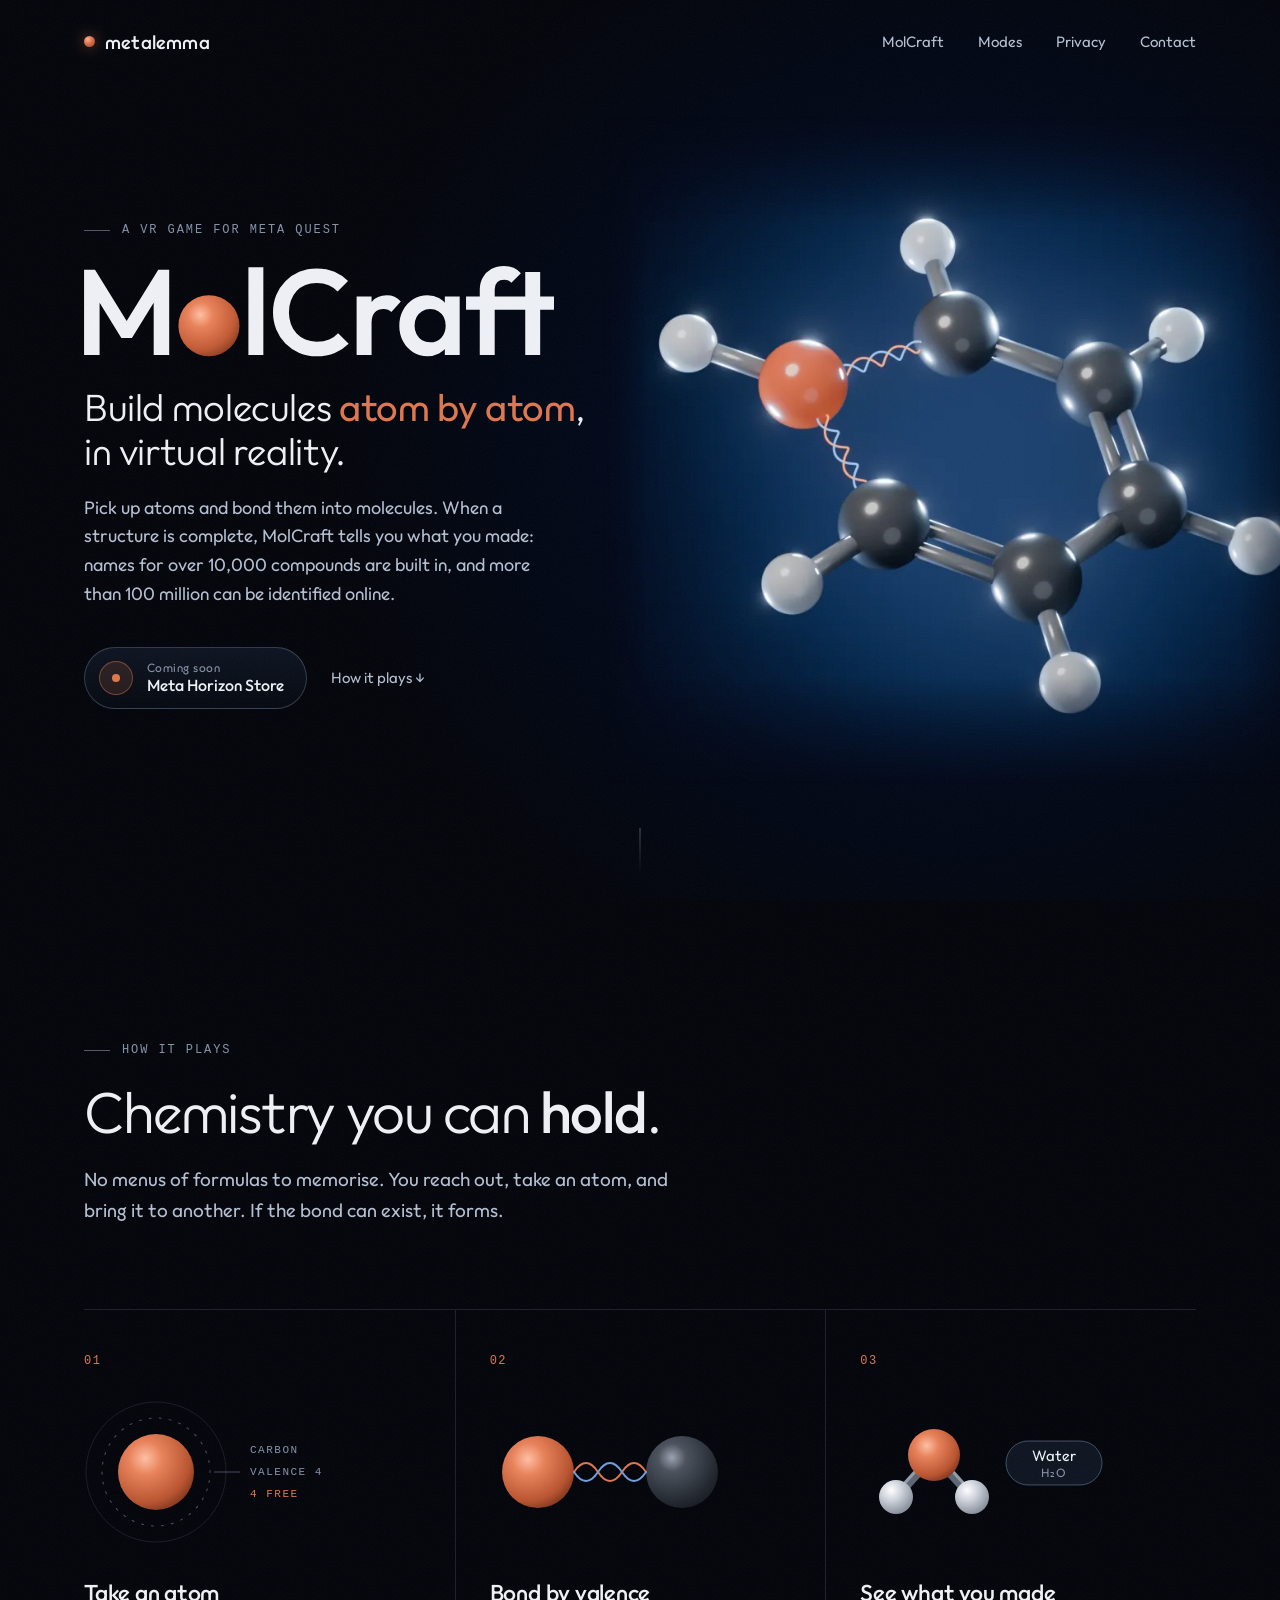
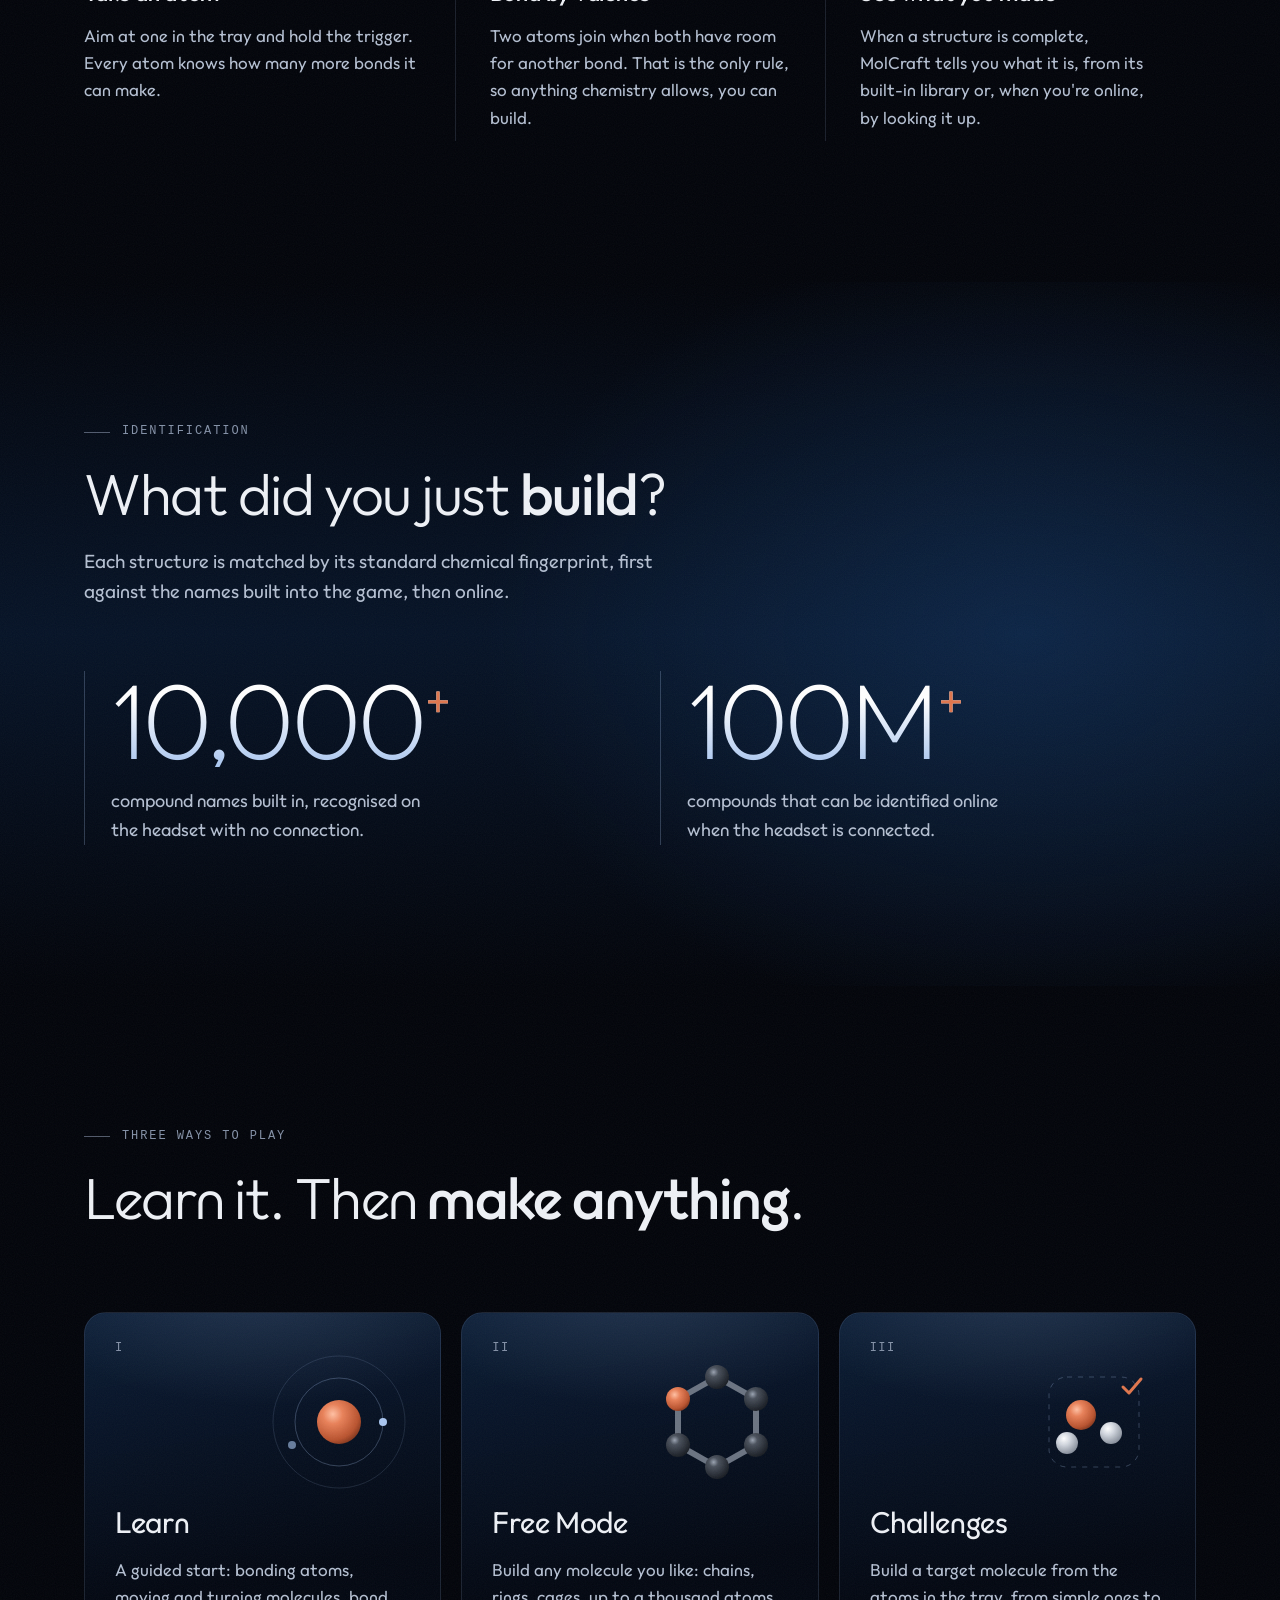
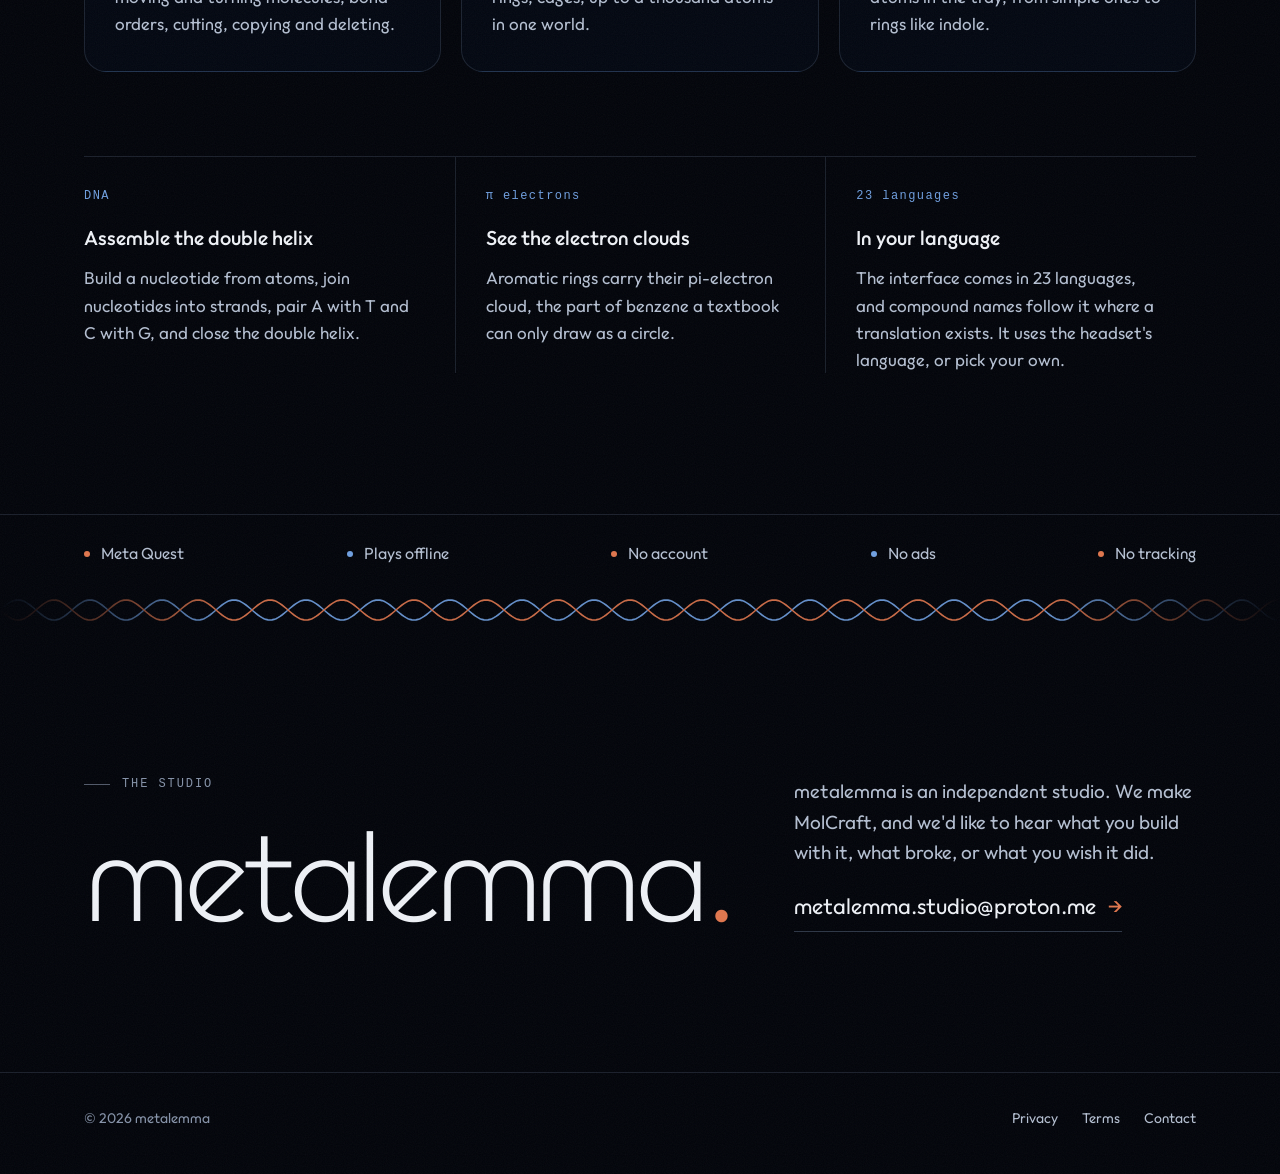
==== index.html @ 3ef64593 "Home copy: say online instead of naming the database, 23 languages The interface offers 23 languages" ====
<!doctype html>
<html lang="en">
<head>
<meta charset="utf-8">
<meta name="viewport" content="width=device-width, initial-scale=1">
<title>metalemma — MolCraft, build molecules atom by atom in VR</title>
<meta name="description" content="metalemma is an independent studio. Its game MolCraft lets you build molecules atom by atom in virtual reality on Meta Quest.">
<meta name="theme-color" content="#02040a">
<meta property="og:type" content="website">
<meta property="og:site_name" content="metalemma">
<meta property="og:title" content="MolCraft — build molecules atom by atom in VR">
<meta property="og:description" content="A VR molecule-building game for Meta Quest, from metalemma.">
<meta property="og:image" content="https://metalemma.github.io/assets/og.jpg">
<meta name="twitter:card" content="summary_large_image">
<link rel="icon" type="image/png" href="assets/favicon.png">
<link rel="apple-touch-icon" href="assets/apple-touch-icon.png">
<link rel="preload" href="assets/outfit.woff2" as="font" type="font/woff2" crossorigin>
<link rel="stylesheet" href="assets/site.css">
<style>
  /* ---------- hero ---------- */
  .hero {
    position: relative;
    min-height: min(100svh, 980px);
    display: flex; align-items: center;
    isolation: isolate;
    overflow: hidden;
  }
  .hero::before { /* the blue pool of light behind the molecule */
    content: ""; position: absolute; z-index: -2;
    inset: 0;
    background:
      radial-gradient(ellipse 48% 62% at 74% 50%, rgba(0, 9, 30, 1) 0, rgba(0, 8, 27, 0.92) 50%, rgba(0, 8, 27, 0) 100%),
      radial-gradient(ellipse 30% 40% at 76% 50%, rgba(28, 72, 130, 0.35), transparent);
  }
  .hero-art {
    position: absolute; z-index: -1;
    right: max(-5vw, calc((100vw - 1560px) / 2));
    top: 50%;
    width: min(58vw, 920px);
    transform: translateY(-50%);
    --fade: linear-gradient(90deg, transparent, #000 6%, #000 86%, transparent), linear-gradient(transparent, #000 16%, #000 84%, transparent);
    -webkit-mask-image: var(--fade); -webkit-mask-composite: source-in;
            mask-image: var(--fade); mask-composite: intersect;
    animation: hover 11s ease-in-out infinite;
  }
  .hero-art img { width: 100%; height: auto; }
  @keyframes hover {
    0%, 100% { transform: translateY(-50%) rotate(0deg); }
    50% { transform: translateY(calc(-50% - 12px)) rotate(-0.6deg); }
  }
  .hero .wrap { width: 100%; padding-top: 110px; padding-bottom: 90px; }
  .hero-copy { max-width: 520px; }
  .hero .label { animation: rise .9s .1s both cubic-bezier(.2,.7,.2,1); }
  .wordmark {
    margin: 26px 0 0;
    width: min(100%, 470px);
    animation: rise 1s .2s both cubic-bezier(.2,.7,.2,1);
  }
  .wordmark svg { width: 100%; height: auto; overflow: visible; }
  .tagline {
    margin: 30px 0 0;
    font-size: clamp(26px, 3.1vw, 38px);
    line-height: 1.15; font-weight: 300; letter-spacing: -0.01em;
    animation: rise 1s .32s both cubic-bezier(.2,.7,.2,1);
  }
  .tagline em { font-style: normal; color: var(--coral); font-weight: 400; }
  .pitch {
    margin: 20px 0 0; max-width: 460px;
    color: var(--ink-2); font-size: 18px;
    animation: rise 1s .44s both cubic-bezier(.2,.7,.2,1);
  }
  .cta {
    margin-top: 38px; display: flex; flex-wrap: wrap; align-items: center; gap: 14px 24px;
    animation: rise 1s .56s both cubic-bezier(.2,.7,.2,1);
  }
  /* Not a link until the store page is live. To link it, change the span to
     <a class="store" href="https://www.meta.com/experiences/..."> and drop aria-disabled. */
  .store {
    display: inline-flex; align-items: center; gap: 14px;
    padding: 12px 22px 12px 14px;
    border: 1px solid var(--line-strong);
    border-radius: 999px;
    background: linear-gradient(180deg, rgba(111, 159, 224, 0.10), rgba(111, 159, 224, 0.03));
    color: var(--ink); text-decoration: none;
    backdrop-filter: blur(6px);
  }
  .store .glyph {
    width: 34px; height: 34px; border-radius: 50%;
    display: grid; place-items: center;
    background: rgba(224, 118, 77, 0.14);
    border: 1px solid rgba(224, 118, 77, 0.45);
  }
  .store .glyph i {
    width: 8px; height: 8px; border-radius: 50%; background: var(--coral);
    box-shadow: 0 0 0 0 rgba(224, 118, 77, 0.6);
    animation: ping 2.4s ease-out infinite;
  }
  @keyframes ping { 70%, 100% { box-shadow: 0 0 0 9px rgba(224, 118, 77, 0); } }
  .store small { display: block; font-size: 12px; color: var(--ink-3); letter-spacing: 0.04em; line-height: 1.3; }
  .store b { display: block; font-weight: 500; font-size: 16px; line-height: 1.3; }
  .cta .more { color: var(--ink-2); text-decoration: none; font-size: 15px; }
  .cta .more:hover { color: var(--ink); }
  .cta .more span { display: inline-block; transition: transform .25s; }
  .cta .more:hover span { transform: translateY(3px); }

  @keyframes rise { from { opacity: 0; transform: translateY(14px); } }

  .scroll-cue {
    position: absolute; left: 50%; bottom: 26px; transform: translateX(-50%);
    width: 1px; height: 46px;
    background: linear-gradient(var(--ink-3), transparent);
    opacity: .6;
  }

  /* ---------- sections ---------- */
  section { position: relative; }
  .sec { padding: clamp(80px, 11vw, 150px) 0; }
  .sec-head { display: grid; gap: 22px; max-width: 760px; }
  .sec-head h2 {
    margin: 0;
    font-size: clamp(34px, 4.6vw, 58px);
    line-height: 1.04; font-weight: 300; letter-spacing: -0.025em;
  }
  .sec-head h2 strong { font-weight: 500; }
  .sec-head p { margin: 0; color: var(--ink-2); font-size: 19px; max-width: 600px; }

  /* ---------- the three steps ---------- */
  .steps {
    margin-top: clamp(48px, 7vw, 84px);
    display: grid; grid-template-columns: repeat(3, 1fr);
    border-top: 1px solid var(--line);
  }
  .step {
    padding: 34px 34px 10px 0;
    position: relative;
  }
  .step + .step { padding-left: 34px; border-left: 1px solid var(--line); }
  .step .n {
    font-family: var(--mono); font-size: 12px; color: var(--coral); letter-spacing: .12em;
  }
  .step figure { margin: 26px 0 28px; height: 150px; display: grid; place-items: center start; }
  .step figure svg { height: 150px; width: auto; max-width: 100%; overflow: visible; }
  .step h3 { margin: 0 0 10px; font-size: 23px; font-weight: 500; letter-spacing: -0.01em; }
  .step p { margin: 0; color: var(--ink-2); }

  /* ---------- numbers ---------- */
  .numbers {
    background:
      radial-gradient(ellipse 60% 80% at 80% 50%, rgba(20, 58, 108, 0.45), transparent 70%),
      linear-gradient(180deg, var(--void), var(--navy) 50%, var(--void));
  }
  .numbers .wrap { display: grid; grid-template-columns: 1fr 1fr; gap: 64px 40px; align-items: start; }
  .numbers .sec-head { grid-column: 1 / -1; }
  .num { border-left: 1px solid var(--line-strong); padding-left: 26px; }
  .num .big {
    display: block;
    font-size: clamp(64px, 8.4vw, 120px);
    line-height: .9; font-weight: 200; letter-spacing: -0.045em;
    background: linear-gradient(180deg, #fff 30%, var(--blue-soft));
    -webkit-background-clip: text; background-clip: text; color: transparent;
  }
  .num .big sup { font-size: .45em; vertical-align: .85em; color: var(--coral); -webkit-text-fill-color: var(--coral); font-weight: 300; margin-left: .04em; }
  .num p { margin: 20px 0 0; color: var(--ink-2); max-width: 320px; font-size: 18px; }

  /* ---------- modes ---------- */
  .modes {
    margin-top: clamp(48px, 7vw, 84px);
    display: grid; grid-template-columns: repeat(3, 1fr); gap: 20px;
  }
  .mode {
    position: relative; overflow: hidden;
    border: 1px solid var(--line);
    border-radius: 22px;
    padding: 30px 30px 34px;
    min-height: 360px;
    display: flex; flex-direction: column; justify-content: flex-end;
    background: linear-gradient(170deg, rgba(14, 38, 72, 0.7), rgba(3, 8, 18, 0.9) 70%);
    transition: border-color .3s, transform .4s cubic-bezier(.2,.7,.2,1);
  }
  .mode:hover { border-color: var(--line-strong); transform: translateY(-4px); }
  .mode::before { /* rim light, as in the render */
    content: ""; position: absolute; inset: 0; border-radius: inherit; pointer-events: none;
    background: radial-gradient(120% 60% at 50% -10%, rgba(169, 198, 240, 0.16), transparent 60%);
  }
  .mode .tag { position: absolute; top: 26px; left: 30px; font-family: var(--mono); font-size: 12px; color: var(--ink-3); letter-spacing: .12em; }
  .mode svg { position: absolute; top: 34px; right: 26px; width: 150px; height: 150px; }
  .mode h3 { margin: 0 0 10px; font-size: 30px; font-weight: 400; letter-spacing: -0.015em; }
  .mode p { margin: 0; color: var(--ink-2); }

  /* ---------- details ---------- */
  .details { margin-top: clamp(48px, 7vw, 84px); display: grid; grid-template-columns: repeat(3, 1fr); gap: 0; border-top: 1px solid var(--line); }
  .detail { padding: 30px 30px 0 0; }
  .detail + .detail { padding-left: 30px; border-left: 1px solid var(--line); }
  .detail h3 { margin: 0 0 10px; font-size: 20px; font-weight: 500; }
  .detail p { margin: 0; color: var(--ink-2); }
  .detail .k { display: block; font-family: var(--mono); font-size: 12px; color: var(--blue); letter-spacing: .12em; margin-bottom: 16px; }

  /* ---------- facts strip ---------- */
  .facts {
    border-top: 1px solid var(--line);
    padding: 26px 0 30px;
  }
  .facts ul {
    list-style: none; margin: 0; padding: 0;
    display: flex; flex-wrap: wrap; justify-content: space-between; gap: 14px 30px;
    font-size: 16px; color: var(--ink-2);
  }
  .facts li { display: inline-flex; align-items: center; gap: 11px; }
  .facts li::before { content: ""; width: 6px; height: 6px; border-radius: 50%; background: var(--coral); }
  .facts li:nth-child(even)::before { background: var(--blue); }

  /* ---------- studio ---------- */
  .studio .wrap { display: grid; grid-template-columns: 1fr 1fr; gap: 60px; align-items: end; }
  .studio .studio-name {
    margin: 22px 0 0;
    font-size: clamp(56px, 10vw, 148px); line-height: .9; font-weight: 200; letter-spacing: -0.05em;
  }
  .studio .studio-name span { color: var(--coral); }
  .studio p.lede { margin: 0 0 22px; color: var(--ink-2); font-size: 19px; max-width: 470px; }
  .mail {
    display: inline-flex; align-items: center; gap: 12px;
    font-size: clamp(18px, 2vw, 22px); color: var(--ink); text-decoration: none;
    border-bottom: 1px solid var(--line-strong); padding-bottom: 6px;
  }
  .mail:hover { border-color: var(--coral); color: var(--ink); }
  .mail span { color: var(--coral); transition: transform .25s; }
  .mail:hover span { transform: translateX(4px); }

  /* ---------- reveal on scroll ---------- */
  .js .reveal { opacity: 0; transform: translateY(22px); transition: opacity .9s cubic-bezier(.2,.7,.2,1), transform .9s cubic-bezier(.2,.7,.2,1); }
  .js .reveal.in { opacity: 1; transform: none; }

  /* ---------- small screens ---------- */
  @media (max-width: 1200px) and (min-width: 901px) {
    .hero-art { width: 52vw; right: -2vw; }
    .hero-copy { max-width: 46vw; }
    .wordmark { width: min(100%, 400px); }
  }
  @media (max-width: 900px) {
    .hero { min-height: auto; display: block; }
    .hero::before { background: radial-gradient(ellipse 90% 34% at 50% 22%, rgba(0, 8, 27, 1), rgba(0, 8, 27, 0)); }
    .hero-art {
      position: relative; right: auto; top: auto;
      width: 118vw; margin: 70px -9vw -10vw; transform: none;
      animation-name: hover-m;
    }
    @keyframes hover-m { 50% { transform: translateY(-8px); } }
    .hero .wrap { padding-top: 0; padding-bottom: 72px; }
    .scroll-cue { display: none; }
    .steps, .details { grid-template-columns: 1fr; }
    .step, .step + .step, .detail, .detail + .detail { padding: 30px 0; border-left: 0; }
    .step + .step, .detail + .detail { border-top: 1px solid var(--line); }
    .step figure { height: 120px; margin: 18px 0 20px; }
    .step figure svg { height: 120px; }
    .modes { grid-template-columns: 1fr; }
    .mode { min-height: 280px; }
    .studio .wrap { grid-template-columns: 1fr; gap: 30px; }
  }
  @media (max-width: 560px) {
    body { font-size: 16px; }
    .bar nav a.opt { display: none; }
    .numbers .wrap { grid-template-columns: 1fr; gap: 34px; }
    .facts ul { justify-content: flex-start; }
    .sec-head p, .studio p.lede { font-size: 17px; }
  }
</style>
</head>
<body>
<a class="skip" href="#main">Skip to content</a>

<header class="bar">
  <div class="wrap">
    <a class="studio-mark" href="./" aria-label="metalemma home"><span class="dot" aria-hidden="true"></span>metalemma</a>
    <nav aria-label="Site">
      <a class="opt" href="#molcraft">MolCraft</a>
      <a class="opt" href="#modes">Modes</a>
      <a href="molcraft/privacy/">Privacy</a>
      <a href="#studio">Contact</a>
    </nav>
  </div>
</header>

<main id="main">

  <section class="hero" aria-labelledby="molcraft-title">
    <div class="hero-art" aria-hidden="true">
      <picture>
        <source type="image/webp" srcset="assets/molecule-900.webp 900w, assets/molecule-1600.webp 1600w" sizes="(max-width: 900px) 118vw, 58vw">
        <img src="assets/molecule-1100.jpg" width="1600" height="1440" alt="" fetchpriority="high">
      </picture>
    </div>
    <div class="wrap">
      <div class="hero-copy">
        <span class="label">A VR game for Meta Quest</span>
        <h1 class="wordmark" id="molcraft-title">
          <svg viewBox="73 -732 3865 742" role="img" aria-label="MolCraft">
            <defs>
              <radialGradient id="atom" cx="0.36" cy="0.32" r="0.75">
                <stop offset="0" stop-color="#ffc0a3"/>
                <stop offset="0.28" stop-color="#e98159"/>
                <stop offset="0.75" stop-color="#c25a35"/>
                <stop offset="1" stop-color="#8a3a1f"/>
              </radialGradient>
            </defs>
            <path fill="#eef1f6" d="M73.4 0V-701.8H163.2L450.3 -236.5H396.7L683.6 -701.8H773.4V0H645.9V-480.9L672.3 -473.7L467 -140.8H379.8L174.6 -473.7L200.9 -480.9V0Z M1424.9 0V-721.8H1547.8V0Z M1985.6 10.3Q1908.7 10.3 1843.3 -17.2Q1777.8 -44.7 1729.1 -94.3Q1680.3 -143.8 1653.8 -209.7Q1627.3 -275.5 1627.3 -351.1Q1627.3 -426.8 1653.8 -492.5Q1680.3 -558.3 1729 -607.3Q1777.7 -656.3 1843 -684.2Q1908.4 -712.1 1985.3 -712.1Q2070 -712.1 2133 -684.4Q2196.1 -656.7 2244.5 -609L2158.2 -522.6Q2128.3 -555.4 2085.3 -573.8Q2042.3 -592.2 1985.3 -592.2Q1935.1 -592.2 1893.5 -574.9Q1851.9 -557.7 1821.5 -525.5Q1791.2 -493.2 1774.7 -448.8Q1758.2 -404.4 1758.2 -351.1Q1758.2 -297.6 1774.7 -253.1Q1791.2 -208.7 1821.5 -176.5Q1851.9 -144.3 1893.5 -126.9Q1935.1 -109.6 1985.3 -109.6Q2046.4 -109.6 2089.5 -128.3Q2132.7 -147 2162.9 -179.9L2249.4 -93.5Q2200.6 -44.9 2135.5 -17.3Q2070.3 10.3 1985.6 10.3Z M2314.9 0V-481.8H2437.8V0ZM2437.8 -266.8 2391.9 -295.2Q2397.6 -384.5 2439.6 -438.2Q2481.6 -491.8 2562.7 -491.8Q2598.4 -491.8 2626.7 -479.6Q2655 -467.3 2678.5 -440.4L2600.8 -354.1Q2588.7 -367.2 2573.1 -373.1Q2557.4 -379 2536.9 -379Q2493.3 -379 2465.6 -351.7Q2437.8 -324.4 2437.8 -266.8Z M2897.5 10Q2831.9 10 2779.3 -23Q2726.7 -56 2696.3 -112.7Q2665.9 -169.3 2665.9 -240.1Q2665.9 -311.7 2696.3 -368.4Q2726.7 -425.1 2779.3 -458.5Q2831.9 -491.8 2897.5 -491.8Q2950.7 -491.8 2992.3 -469.7Q3033.9 -447.5 3058.8 -408.8Q3083.7 -370 3084.8 -320.7V-161.1Q3083.7 -111.8 3059.2 -73Q3034.7 -34.3 2992.7 -12.1Q2950.7 10 2897.5 10ZM2919.4 -104.2Q2976.8 -104.2 3012 -142.6Q3047.3 -181 3047.3 -240.9Q3047.3 -281.2 3031.3 -312Q3015.4 -342.8 2986.7 -360.2Q2958 -377.6 2919.6 -377.6Q2882 -377.6 2853.3 -360.2Q2824.6 -342.8 2808 -311.9Q2791.5 -281 2791.5 -240.9Q2791.5 -200.8 2808 -169.9Q2824.4 -139 2853.2 -121.6Q2882 -104.2 2919.4 -104.2ZM3040.4 0V-129.5L3060.6 -246.9L3040.4 -363.4V-481.8H3162.6V0Z M3327.7 0V-538.3Q3327.7 -594.7 3352.7 -638.3Q3377.7 -681.8 3422.7 -707Q3467.6 -732.1 3527.3 -732.1Q3573.1 -732.1 3606 -716.7Q3638.9 -701.2 3666.2 -672.9L3587.7 -594.4Q3576.4 -605.8 3562.9 -612.3Q3549.3 -618.7 3528.8 -618.7Q3491.4 -618.7 3471 -598.4Q3450.6 -578 3450.6 -540.5V0ZM3214.9 -372.8V-481.8H3594.1V-372.8Z M3701.7 0V-682.1H3824.6V0ZM3588.2 -372.8V-481.8H3938.1V-372.8Z"/>
            <circle fill="url(#atom)" cx="1100.4" cy="-240.9" r="251.2"/>
          </svg>
        </h1>
        <p class="tagline">Build molecules <em>atom by atom</em>, in virtual reality.</p>
        <p class="pitch">Pick up atoms and bond them into molecules. When a structure is complete, MolCraft tells you what you made: names for over 10,000 compounds are built in, and more than 100 million can be identified online.</p>
        <div class="cta">
          <span class="store" aria-disabled="true">
            <span class="glyph" aria-hidden="true"><i></i></span>
            <span><small>Coming soon</small><b>Meta Horizon Store</b></span>
          </span>
          <a class="more" href="#molcraft">How it plays <span aria-hidden="true">↓</span></a>
        </div>
      </div>
    </div>
    <div class="scroll-cue" aria-hidden="true"></div>
  </section>

  <section class="sec" id="molcraft" aria-labelledby="how-title">
    <div class="wrap">
      <div class="sec-head reveal">
        <span class="label">How it plays</span>
        <h2 id="how-title">Chemistry you can <strong>hold</strong>.</h2>
        <p>No menus of formulas to memorise. You reach out, take an atom, and bring it to another. If the bond can exist, it forms.</p>
      </div>

      <div class="steps">
        <article class="step reveal">
          <span class="n">01</span>
          <figure aria-hidden="true">
            <svg viewBox="-6 0 246 150">
              <defs>
                <radialGradient id="g-coral" cx=".36" cy=".32" r=".75"><stop offset="0" stop-color="#ffc0a3"/><stop offset=".3" stop-color="#e98159"/><stop offset=".78" stop-color="#b9532f"/><stop offset="1" stop-color="#7a321a"/></radialGradient>
                <radialGradient id="g-metal" cx=".36" cy=".3" r=".78"><stop offset="0" stop-color="#9aa3b1"/><stop offset=".25" stop-color="#4a515c"/><stop offset=".8" stop-color="#20252d"/><stop offset="1" stop-color="#14181e"/></radialGradient>
                <radialGradient id="g-h" cx=".36" cy=".3" r=".78"><stop offset="0" stop-color="#ffffff"/><stop offset=".35" stop-color="#d4d9e1"/><stop offset="1" stop-color="#7d8592"/></radialGradient>
                <linearGradient id="g-bond" x1="0" y1="0" x2="0" y2="1"><stop offset="0" stop-color="#c5ccd6"/><stop offset=".5" stop-color="#7c8592"/><stop offset="1" stop-color="#3a4049"/></linearGradient>
              </defs>
              <circle cx="66" cy="75" r="38" fill="url(#g-coral)"/>
              <circle cx="66" cy="75" r="54" fill="none" stroke="#a9c6f0" stroke-opacity=".4" stroke-dasharray="2 8" stroke-linecap="round">
                <animateTransform attributeName="transform" type="rotate" from="0 66 75" to="360 66 75" dur="40s" repeatCount="indefinite"/>
              </circle>
              <circle cx="66" cy="75" r="70" fill="none" stroke="#a9c6f0" stroke-opacity=".12"/>
              <g font-family="ui-monospace, Menlo, monospace" font-size="11" fill="#8592a8" letter-spacing="1.5">
                <text x="160" y="56">CARBON</text>
                <text x="160" y="78">VALENCE 4</text>
                <text x="160" y="100" fill="#e0764d">4 FREE</text>
              </g>
              <line x1="124" y1="75" x2="150" y2="75" stroke="#8592a8" stroke-opacity=".5"/>
            </svg>
          </figure>
          <h3>Take an atom</h3>
          <p>Aim at one in the tray and hold the trigger. Every atom knows how many more bonds it can make.</p>
        </article>

        <article class="step reveal">
          <span class="n">02</span>
          <figure aria-hidden="true">
            <svg viewBox="0 0 240 150">
              <circle cx="48" cy="75" r="36" fill="url(#g-coral)"/>
              <circle cx="192" cy="75" r="36" fill="url(#g-metal)"/>
              <g fill="none" stroke-width="2" stroke-linecap="round">
                <path id="strand-a" stroke="#e0764d" d="M84 75 C 92 63, 100 63, 108 75 S 124 87, 132 75 S 148 63, 156 75"/>
                <path stroke="#6f9fe0" d="M84 75 C 92 87, 100 87, 108 75 S 124 63, 132 75 S 148 87, 156 75"/>
              </g>
            </svg>
          </figure>
          <h3>Bond by valence</h3>
          <p>Two atoms join when both have room for another bond. That is the only rule, so anything chemistry allows, you can build.</p>
        </article>

        <article class="step reveal">
          <span class="n">03</span>
          <figure aria-hidden="true">
            <svg viewBox="0 0 250 150">
              <g>
                <g stroke-linecap="round"><line x1="74" y1="58" x2="36" y2="100" stroke="#5d6573" stroke-width="9"/><line x1="74" y1="58" x2="112" y2="100" stroke="#5d6573" stroke-width="9"/>
                <line x1="72" y1="56" x2="34" y2="98" stroke="#aab2bd" stroke-width="3" stroke-opacity=".7"/><line x1="76" y1="56" x2="114" y2="98" stroke="#aab2bd" stroke-width="3" stroke-opacity=".7"/></g>
                <circle cx="74" cy="58" r="26" fill="url(#g-coral)"/>
                <circle cx="36" cy="100" r="17" fill="url(#g-h)"/>
                <circle cx="112" cy="100" r="17" fill="url(#g-h)"/>
              </g>
              <g>
                <rect x="146" y="44" width="96" height="44" rx="22" fill="rgba(111,159,224,.10)" stroke="rgba(169,198,240,.35)"/>
                <text x="194" y="64" text-anchor="middle" font-family="Outfit, sans-serif" font-size="15" fill="#eef1f6">Water</text>
                <text x="194" y="80" text-anchor="middle" font-family="Outfit, sans-serif" font-size="12" fill="#8592a8" letter-spacing="1">H₂O</text>
              </g>
            </svg>
          </figure>
          <h3>See what you made</h3>
          <p>When a structure is complete, MolCraft tells you what it is, from its built-in library or, when you're online, by looking it up.</p>
        </article>
      </div>
    </div>
  </section>

  <section class="sec numbers" aria-labelledby="num-title">
    <div class="wrap">
      <div class="sec-head reveal">
        <span class="label">Identification</span>
        <h2 id="num-title">What did you just <strong>build</strong>?</h2>
        <p>Each structure is matched by its standard chemical fingerprint, first against the names built into the game, then online.</p>
      </div>
      <div class="num reveal">
        <span class="big">10,000<sup>+</sup></span>
        <p>compound names built in, recognised on the headset with no connection.</p>
      </div>
      <div class="num reveal">
        <span class="big">100M<sup>+</sup></span>
        <p>compounds that can be identified online when the headset is connected.</p>
      </div>
    </div>
  </section>

  <section class="sec" id="modes" aria-labelledby="modes-title">
    <div class="wrap">
      <div class="sec-head reveal">
        <span class="label">Three ways to play</span>
        <h2 id="modes-title">Learn it. Then <strong>make anything</strong>.</h2>
      </div>
      <div class="modes">
        <article class="mode reveal">
          <span class="tag">I</span>
          <svg viewBox="0 0 150 150" aria-hidden="true">
            <circle cx="75" cy="75" r="22" fill="url(#g-coral)"/>
            <circle cx="75" cy="75" r="44" fill="none" stroke="#a9c6f0" stroke-opacity=".28"/>
            <circle cx="75" cy="75" r="66" fill="none" stroke="#a9c6f0" stroke-opacity=".14"/>
            <circle cx="119" cy="75" r="4" fill="#a9c6f0"/>
            <circle cx="28" cy="98" r="4" fill="#a9c6f0" opacity=".6"/>
          </svg>
          <h3>Learn</h3>
          <p>A guided start: bonding atoms, moving and turning molecules, bond orders, cutting, copying and deleting.</p>
        </article>
        <article class="mode reveal">
          <span class="tag">II</span>
          <svg viewBox="0 0 150 150" aria-hidden="true">
            <g stroke="#6b7482" stroke-width="6" stroke-linecap="round">
              <line x1="75" y1="30" x2="114" y2="52"/><line x1="114" y1="52" x2="114" y2="98"/><line x1="114" y1="98" x2="75" y2="120"/>
              <line x1="75" y1="120" x2="36" y2="98"/><line x1="36" y1="98" x2="36" y2="52"/><line x1="36" y1="52" x2="75" y2="30"/>
            </g>
            <circle cx="75" cy="30" r="12" fill="url(#g-metal)"/><circle cx="114" cy="52" r="12" fill="url(#g-metal)"/>
            <circle cx="114" cy="98" r="12" fill="url(#g-metal)"/><circle cx="75" cy="120" r="12" fill="url(#g-metal)"/>
            <circle cx="36" cy="98" r="12" fill="url(#g-metal)"/><circle cx="36" cy="52" r="12" fill="url(#g-coral)"/>
          </svg>
          <h3>Free Mode</h3>
          <p>Build any molecule you like: chains, rings, cages, up to a thousand atoms in one world.</p>
        </article>
        <article class="mode reveal">
          <span class="tag">III</span>
          <svg viewBox="0 0 150 150" aria-hidden="true">
            <rect x="30" y="30" width="90" height="90" rx="18" fill="none" stroke="#a9c6f0" stroke-opacity=".28" stroke-dasharray="5 6"/>
            <circle cx="62" cy="68" r="15" fill="url(#g-coral)"/>
            <circle cx="92" cy="86" r="11" fill="url(#g-h)"/>
            <circle cx="48" cy="96" r="11" fill="url(#g-h)"/>
            <path d="M104 40 l6 6 l12 -14" fill="none" stroke="#e0764d" stroke-width="3" stroke-linecap="round" stroke-linejoin="round"/>
          </svg>
          <h3>Challenges</h3>
          <p>Build a target molecule from the atoms in the tray, from simple ones to rings like indole.</p>
        </article>
      </div>

      <div class="details">
        <div class="detail reveal">
          <span class="k">DNA</span>
          <h3>Assemble the double helix</h3>
          <p>Build a nucleotide from atoms, join nucleotides into strands, pair A with T and C with G, and close the double helix.</p>
        </div>
        <div class="detail reveal">
          <span class="k">π electrons</span>
          <h3>See the electron clouds</h3>
          <p>Aromatic rings carry their pi-electron cloud, the part of benzene a textbook can only draw as a circle.</p>
        </div>
        <div class="detail reveal">
          <span class="k">23 languages</span>
          <h3>In your language</h3>
          <p>The interface comes in 23 languages, and compound names follow it where a translation exists. It uses the headset's language, or pick your own.</p>
        </div>
      </div>
    </div>
  </section>

  <div class="facts" role="region" aria-label="At a glance">
    <div class="wrap">
      <ul>
        <li>Meta Quest</li>
        <li>Plays offline</li>
        <li>No account</li>
        <li>No ads</li>
        <li>No tracking</li>
      </ul>
    </div>
  </div>

  <div class="braid" aria-hidden="true" style="opacity:.9"></div>

  <section class="sec studio" id="studio" aria-labelledby="studio-title">
    <div class="wrap">
      <div class="reveal">
        <span class="label">The studio</span>
        <p class="studio-name" id="studio-title">metalemma<span>.</span></p>
      </div>
      <div class="reveal">
        <p class="lede">metalemma is an independent studio. We make MolCraft, and we'd like to hear what you build with it, what broke, or what you wish it did.</p>
        <a class="mail" href="mailto:metalemma.studio@proton.me">metalemma.studio@proton.me <span aria-hidden="true">→</span></a>
      </div>
    </div>
  </section>

</main>

<footer class="foot">
  <div class="wrap">
    <span>© 2026 metalemma</span>
    <span class="links">
      <a href="molcraft/privacy/">Privacy</a>
      <a href="molcraft/terms/">Terms</a>
      <a href="mailto:metalemma.studio@proton.me">Contact</a>
    </span>
  </div>
</footer>

<script>
  // Fade sections in as they scroll into view. Without JS everything is simply visible.
  (function () {
    if (!('IntersectionObserver' in window)) return;
    document.documentElement.classList.add('js');
    var io = new IntersectionObserver(function (entries) {
      entries.forEach(function (e) {
        if (e.isIntersecting) { e.target.classList.add('in'); io.unobserve(e.target); }
      });
    }, { rootMargin: '0px 0px -8% 0px' });
    document.querySelectorAll('.reveal').forEach(function (el, i) {
      el.style.transitionDelay = (i % 3) * 90 + 'ms';
      io.observe(el);
    });
  })();
</script>
</body>
</html>
---- assets/site.css ----
/* metalemma - shared styles. Static, no build step. */

@font-face {
  font-family: "Outfit";
  src: url("outfit.woff2") format("woff2");
  font-weight: 100 900;
  font-display: swap;
}

:root {
  color-scheme: dark;
  --ink: #eef1f6;
  --ink-2: #b4bfd1;
  --ink-3: #8592a8;
  --void: #02040a;
  --navy: #061327;
  --deep: #0b2547;
  --blue: #6f9fe0;
  --blue-soft: #a9c6f0;
  --coral: #e0764d;
  --coral-deep: #ca6842;
  --line: rgba(169, 198, 240, 0.14);
  --line-strong: rgba(169, 198, 240, 0.26);
  --mono: ui-monospace, "SF Mono", "JetBrains Mono", Menlo, Consolas, monospace;
  --gutter: clamp(20px, 5vw, 72px);
  --max: 1240px;
}

*, *::before, *::after { box-sizing: border-box; }

html { -webkit-text-size-adjust: 100%; scroll-behavior: smooth; }

body {
  margin: 0;
  background: var(--void);
  color: var(--ink);
  font: 400 17px/1.6 "Outfit", system-ui, sans-serif;
  font-feature-settings: "ss01";
  -webkit-font-smoothing: antialiased;
  overflow-x: hidden;
  position: relative;
}

/* faint film grain over everything, like the render */
body::after {
  content: "";
  position: absolute;
  inset: 0;
  pointer-events: none;
  z-index: 100;
  opacity: 0.05;
  background-image: url("data:image/svg+xml,%3Csvg xmlns='http://www.w3.org/2000/svg' width='160' height='160'%3E%3Cfilter id='n'%3E%3CfeTurbulence type='fractalNoise' baseFrequency='.9' numOctaves='2' stitchTiles='stitch'/%3E%3C/filter%3E%3Crect width='100%25' height='100%25' filter='url(%23n)'/%3E%3C/svg%3E");
}

img, svg { display: block; max-width: 100%; }

a { color: var(--blue-soft); text-decoration-thickness: 1px; text-underline-offset: 3px; }
a:hover { color: var(--ink); }
:focus-visible { outline: 2px solid var(--coral); outline-offset: 3px; border-radius: 4px; }

.skip {
  position: absolute; left: 12px; top: -60px; z-index: 200;
  background: var(--ink); color: var(--void); padding: 8px 14px; border-radius: 8px;
}
.skip:focus { top: 12px; }

.wrap { max-width: var(--max); margin: 0 auto; padding: 0 var(--gutter); }

/* ---------- top bar ---------- */

.bar {
  position: absolute; inset: 0 0 auto 0; z-index: 10;
}
.bar .wrap {
  display: flex; align-items: center; justify-content: space-between;
  height: 84px;
}
.studio-mark {
  display: inline-flex; align-items: center; gap: 10px;
  color: var(--ink); text-decoration: none;
  font-weight: 500; font-size: 19px; letter-spacing: 0.01em;
}
.studio-mark .dot {
  width: 11px; height: 11px; border-radius: 50%;
  background: radial-gradient(circle at 35% 30%, #ffb393 0, var(--coral) 38%, #8f3c20 100%);
  box-shadow: 0 0 14px rgba(224, 118, 77, 0.55);
}
.bar nav { display: flex; gap: clamp(16px, 3vw, 34px); }
.bar nav a {
  color: var(--ink-2); text-decoration: none; font-size: 15px;
}
.bar nav a:hover { color: var(--ink); }

/* ---------- label / eyebrow ---------- */

.label {
  font-family: var(--mono);
  font-size: 12px; letter-spacing: 0.16em; text-transform: uppercase;
  color: var(--ink-3);
  display: inline-flex; align-items: center; gap: 12px;
}
.label::before {
  content: ""; width: 26px; height: 1px; background: currentColor; opacity: 0.6;
}

/* ---------- braid (the key art's electron pair: a coral and a blue strand) ---------- */

.braid {
  height: 28px;
  background: url("braid.svg") repeat-x 0 50% / 72px 28px;
  animation: braid-drift 5s linear infinite;
  -webkit-mask-image: linear-gradient(90deg, transparent, #000 18%, #000 82%, transparent);
          mask-image: linear-gradient(90deg, transparent, #000 18%, #000 82%, transparent);
}
@keyframes braid-drift { to { background-position: 72px 50%; } }

/* ---------- footer ---------- */

.foot {
  border-top: 1px solid var(--line);
  padding: 34px 0 44px;
  color: var(--ink-3);
  font-size: 14px;
}
.foot .wrap {
  display: flex; flex-wrap: wrap; gap: 14px 28px; align-items: center; justify-content: space-between;
}
.foot a { color: var(--ink-2); text-decoration: none; }
.foot a:hover { color: var(--ink); }
.foot .links { display: flex; flex-wrap: wrap; gap: 24px; }

@media (prefers-reduced-motion: reduce) {
  *, *::before, *::after { animation: none !important; transition: none !important; }
  html { scroll-behavior: auto; }
  .js .reveal { opacity: 1 !important; transform: none !important; }
}
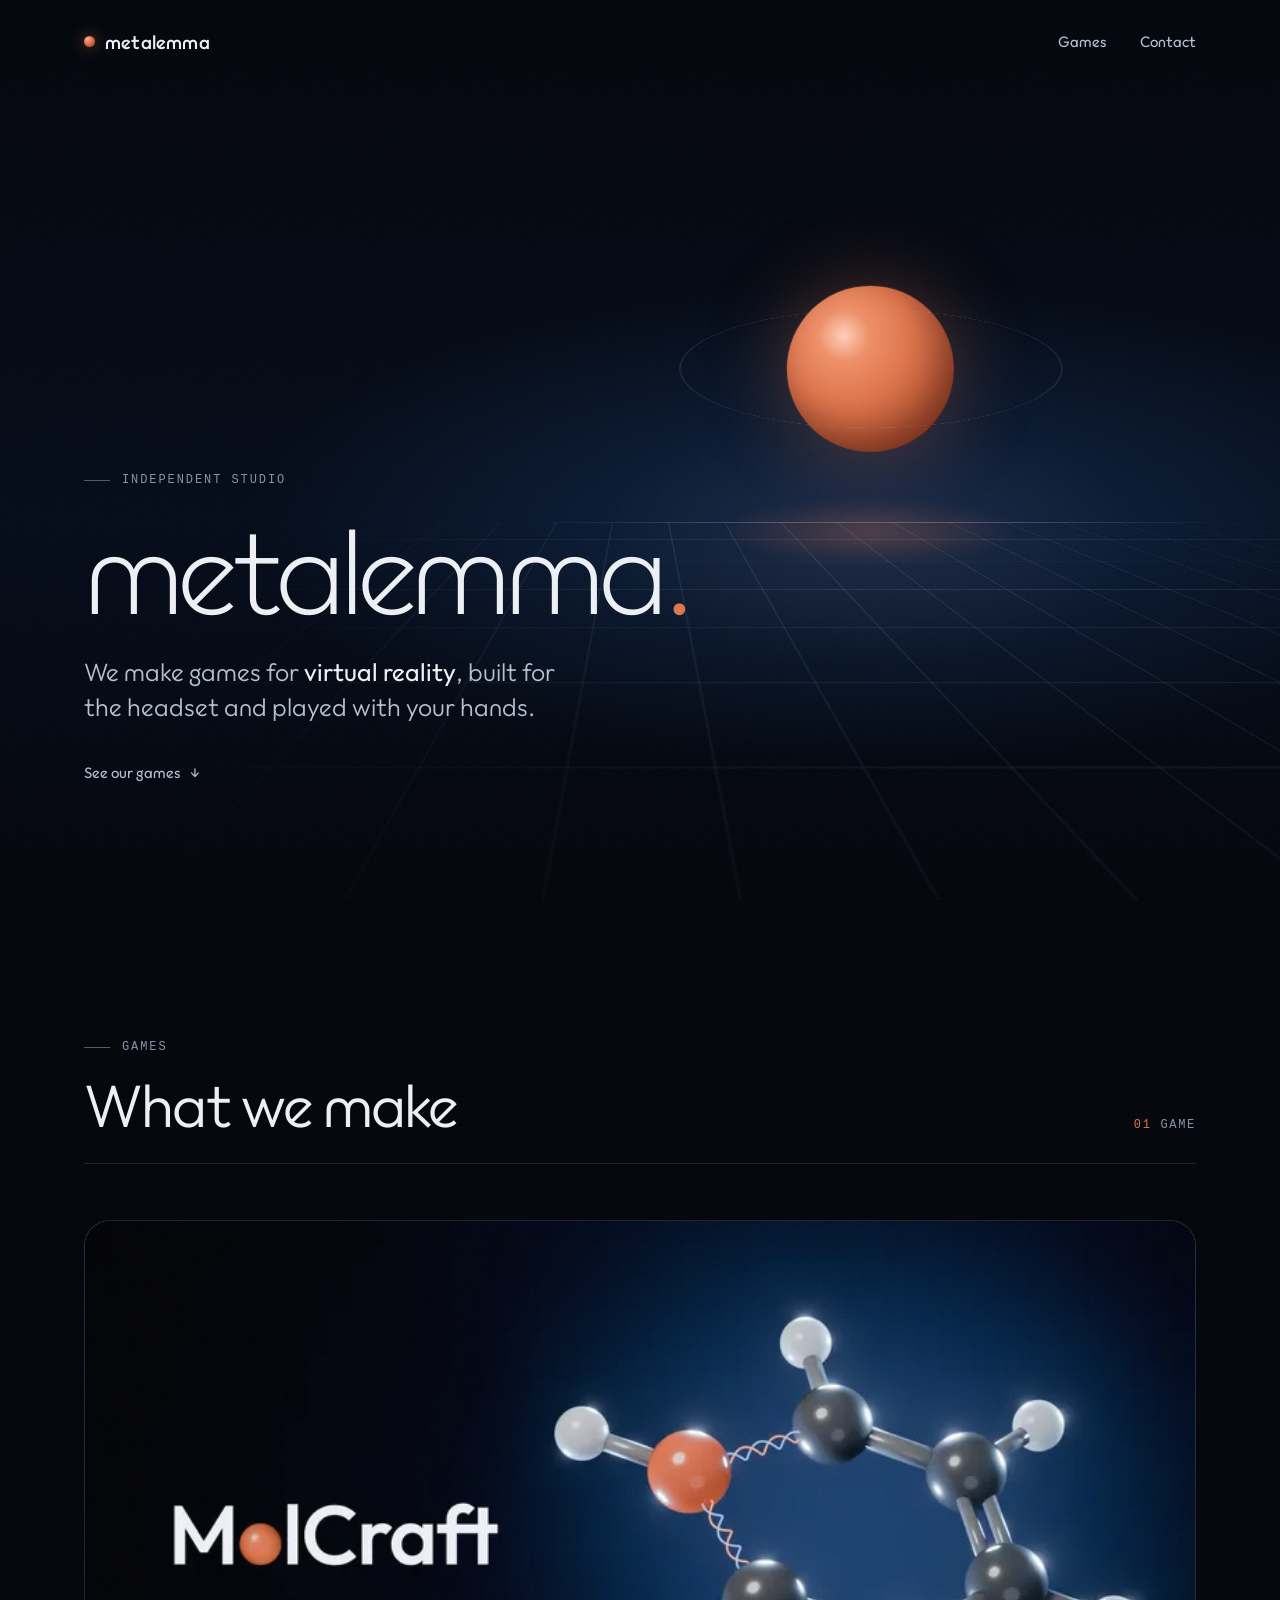
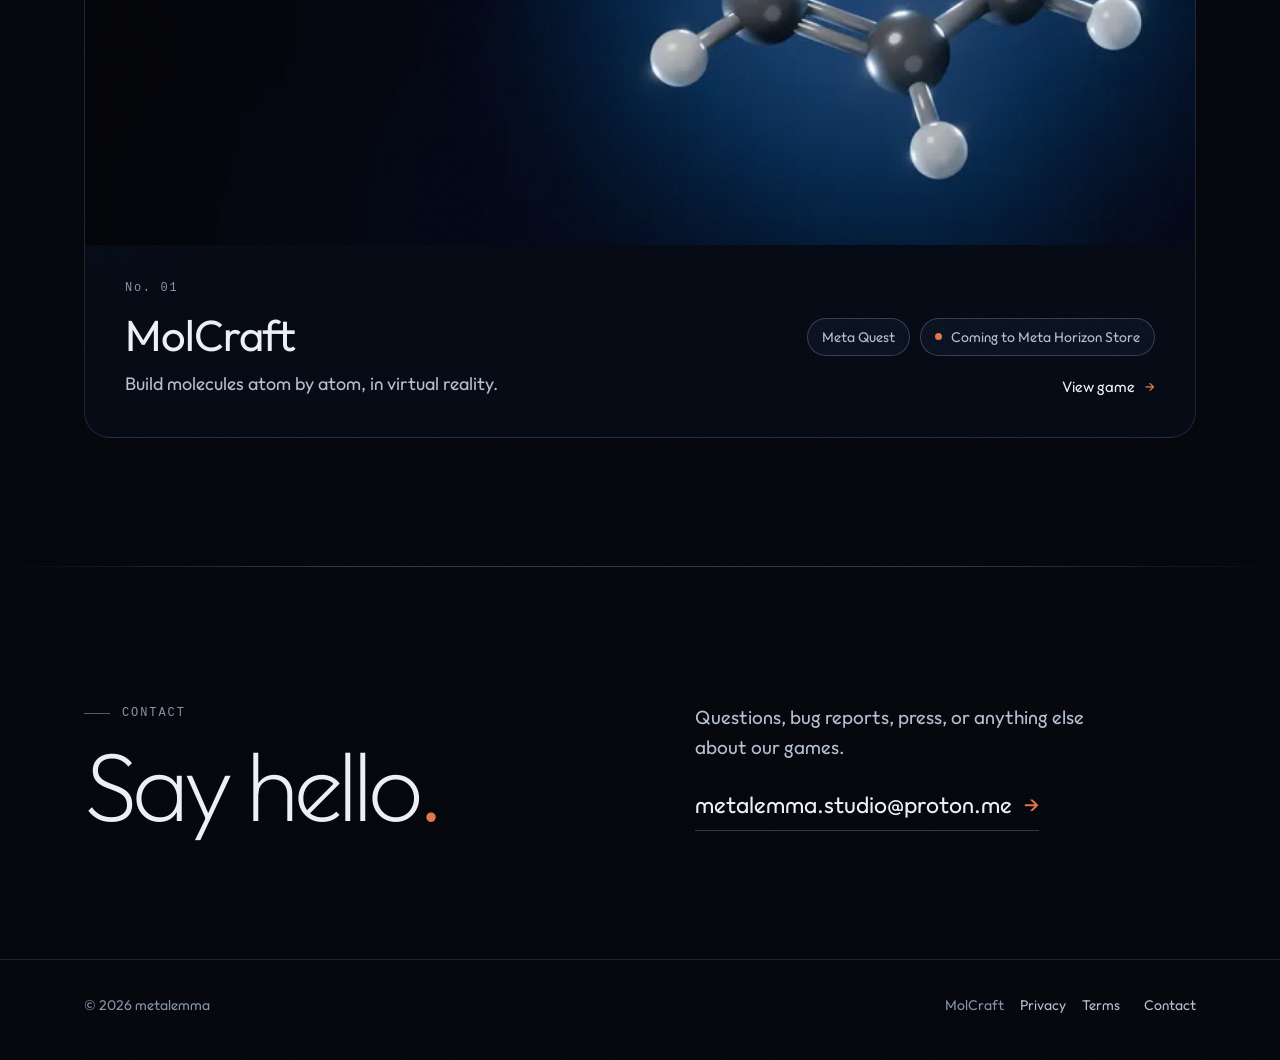
==== commit 891bd593: "Make the home page the studio's, move MolCraft to /molcraft/ The root is now metalemma's studio page" ====
--- a/index.html
+++ b/index.html
@@ -3,13 +3,14 @@
 <head>
 <meta charset="utf-8">
 <meta name="viewport" content="width=device-width, initial-scale=1">
-<title>metalemma — MolCraft, build molecules atom by atom in VR</title>
-<meta name="description" content="metalemma is an independent studio. Its game MolCraft lets you build molecules atom by atom in virtual reality on Meta Quest.">
+<title>metalemma — independent games for virtual reality</title>
+<meta name="description" content="metalemma is an independent studio making games for virtual reality. Its first game, MolCraft, is coming to the Meta Horizon Store for Meta Quest.">
 <meta name="theme-color" content="#02040a">
 <meta property="og:type" content="website">
 <meta property="og:site_name" content="metalemma">
-<meta property="og:title" content="MolCraft — build molecules atom by atom in VR">
-<meta property="og:description" content="A VR molecule-building game for Meta Quest, from metalemma.">
+<meta property="og:title" content="metalemma — independent games for virtual reality">
+<meta property="og:description" content="An independent studio making games for virtual reality.">
+<meta property="og:url" content="https://metalemma.github.io/">
 <meta property="og:image" content="https://metalemma.github.io/assets/og.jpg">
 <meta name="twitter:card" content="summary_large_image">
 <link rel="icon" type="image/png" href="assets/favicon.png">
@@ -17,251 +18,209 @@
 <link rel="preload" href="assets/outfit.woff2" as="font" type="font/woff2" crossorigin>
 <link rel="stylesheet" href="assets/site.css">
 <style>
-  /* ---------- hero ---------- */
+  @keyframes rise { from { opacity: 0; transform: translateY(16px); } }
+
+  /* ---------- hero: an empty room in VR, with the studio's dot in it ---------- */
   .hero {
-    position: relative;
-    min-height: min(100svh, 980px);
-    display: flex; align-items: center;
-    isolation: isolate;
-    overflow: hidden;
-  }
-  .hero::before { /* the blue pool of light behind the molecule */
-    content: ""; position: absolute; z-index: -2;
-    inset: 0;
+    position: relative; isolation: isolate; overflow: hidden;
+    min-height: min(100svh, 920px);
+    display: flex; align-items: flex-end;
+  }
+  .room { position: absolute; inset: 0; z-index: -1; pointer-events: none; }
+  .room::before { /* horizon glow */
+    content: ""; position: absolute; inset: 0;
     background:
-      radial-gradient(ellipse 48% 62% at 74% 50%, rgba(0, 9, 30, 1) 0, rgba(0, 8, 27, 0.92) 50%, rgba(0, 8, 27, 0) 100%),
-      radial-gradient(ellipse 30% 40% at 76% 50%, rgba(28, 72, 130, 0.35), transparent);
-  }
-  .hero-art {
-    position: absolute; z-index: -1;
-    right: max(-5vw, calc((100vw - 1560px) / 2));
-    top: 50%;
-    width: min(58vw, 920px);
-    transform: translateY(-50%);
-    --fade: linear-gradient(90deg, transparent, #000 6%, #000 86%, transparent), linear-gradient(transparent, #000 16%, #000 84%, transparent);
-    -webkit-mask-image: var(--fade); -webkit-mask-composite: source-in;
-            mask-image: var(--fade); mask-composite: intersect;
-    animation: hover 11s ease-in-out infinite;
-  }
-  .hero-art img { width: 100%; height: auto; }
-  @keyframes hover {
-    0%, 100% { transform: translateY(-50%) rotate(0deg); }
-    50% { transform: translateY(calc(-50% - 12px)) rotate(-0.6deg); }
-  }
-  .hero .wrap { width: 100%; padding-top: 110px; padding-bottom: 90px; }
-  .hero-copy { max-width: 520px; }
+      radial-gradient(ellipse 70% 38% at 68% 58%, rgba(28, 72, 130, 0.42), transparent 70%),
+      radial-gradient(ellipse 30% 20% at 68% 60%, rgba(224, 118, 77, 0.10), transparent 70%),
+      linear-gradient(180deg, var(--void) 0, #030a18 58%, var(--void));
+  }
+  .floor {
+    position: absolute; left: -50%; right: -50%; top: 58%; height: 120%;
+    transform-origin: 50% 0;
+    transform: perspective(520px) rotateX(74deg);
+    background-image:
+      linear-gradient(rgba(169, 198, 240, 0.2) 1px, transparent 1px),
+      linear-gradient(90deg, rgba(169, 198, 240, 0.2) 1px, transparent 1px);
+    background-size: 56px 56px;
+    background-position: 50% 0;
+    animation: drift 14s linear infinite;
+    /* a pool of floor around the orb (59% of this double-width plane is 68% of the screen),
+       fading out before it reaches the headline or the bottom of the hero */
+    --pool: radial-gradient(ellipse 22% 48% at 59% 0, #000 0, rgba(0,0,0,.55) 45%, transparent 100%);
+    -webkit-mask-image: var(--pool); mask-image: var(--pool);
+  }
+  @keyframes drift { to { background-position: 50% 56px; } }
+  .horizon {
+    position: absolute; left: 0; right: 0; top: 58%; height: 1px;
+    background: linear-gradient(90deg, transparent 42%, rgba(169, 198, 240, 0.32) 60%, rgba(169, 198, 240, 0.32) 76%, transparent 96%);
+  }
+  .orb {
+    position: absolute; left: 68%; top: 41%;
+    width: clamp(110px, 13vw, 190px); aspect-ratio: 1;
+    transform: translate(-50%, -50%);
+    animation: float 9s ease-in-out infinite;
+  }
+  .orb i {
+    position: absolute; inset: 0; border-radius: 50%;
+    background: radial-gradient(circle at 34% 30%, #ffd1bb 0, #f09068 16%, var(--coral) 40%, #a8492a 78%, #5e2512 100%);
+    box-shadow: 0 0 80px rgba(224, 118, 77, 0.35), inset -10px -14px 30px rgba(40, 10, 0, 0.35);
+  }
+  .orb::before { /* the floor's reflection of the light */
+    content: ""; position: absolute; left: 50%; top: 100%;
+    width: 180%; height: 40%; transform: translate(-50%, 70%);
+    border-radius: 50%;
+    background: radial-gradient(closest-side, rgba(224, 118, 77, 0.28), transparent);
+    filter: blur(6px);
+    animation: shadow 9s ease-in-out infinite;
+  }
+  .orb::after { /* an orbit, tilted like the floor */
+    content: ""; position: absolute; left: 50%; top: 50%;
+    width: 230%; height: 230%; transform: translate(-50%, -50%) rotateX(72deg);
+    border-radius: 50%;
+    border: 1px solid rgba(169, 198, 240, 0.22);
+  }
+  @keyframes float { 50% { transform: translate(-50%, calc(-50% - 16px)); } }
+  @keyframes shadow { 50% { transform: translate(-50%, calc(70% + 16px)) scale(.86); opacity: .7; } }
+
+  .hero .wrap { width: 100%; padding-top: 140px; padding-bottom: clamp(70px, 9vw, 120px); }
+  .hero-copy { max-width: 640px; }
   .hero .label { animation: rise .9s .1s both cubic-bezier(.2,.7,.2,1); }
-  .wordmark {
+  .hero h1 {
     margin: 26px 0 0;
-    width: min(100%, 470px);
+    font-size: clamp(54px, 9.4vw, 132px);
+    line-height: .9; font-weight: 200; letter-spacing: -0.055em;
     animation: rise 1s .2s both cubic-bezier(.2,.7,.2,1);
   }
-  .wordmark svg { width: 100%; height: auto; overflow: visible; }
-  .tagline {
-    margin: 30px 0 0;
-    font-size: clamp(26px, 3.1vw, 38px);
-    line-height: 1.15; font-weight: 300; letter-spacing: -0.01em;
-    animation: rise 1s .32s both cubic-bezier(.2,.7,.2,1);
-  }
-  .tagline em { font-style: normal; color: var(--coral); font-weight: 400; }
-  .pitch {
-    margin: 20px 0 0; max-width: 460px;
-    color: var(--ink-2); font-size: 18px;
-    animation: rise 1s .44s both cubic-bezier(.2,.7,.2,1);
-  }
-  .cta {
-    margin-top: 38px; display: flex; flex-wrap: wrap; align-items: center; gap: 14px 24px;
-    animation: rise 1s .56s both cubic-bezier(.2,.7,.2,1);
-  }
-  /* Not a link until the store page is live. To link it, change the span to
-     <a class="store" href="https://www.meta.com/experiences/..."> and drop aria-disabled. */
-  .store {
-    display: inline-flex; align-items: center; gap: 14px;
-    padding: 12px 22px 12px 14px;
-    border: 1px solid var(--line-strong);
-    border-radius: 999px;
-    background: linear-gradient(180deg, rgba(111, 159, 224, 0.10), rgba(111, 159, 224, 0.03));
-    color: var(--ink); text-decoration: none;
-    backdrop-filter: blur(6px);
-  }
-  .store .glyph {
-    width: 34px; height: 34px; border-radius: 50%;
-    display: grid; place-items: center;
-    background: rgba(224, 118, 77, 0.14);
-    border: 1px solid rgba(224, 118, 77, 0.45);
-  }
-  .store .glyph i {
-    width: 8px; height: 8px; border-radius: 50%; background: var(--coral);
-    box-shadow: 0 0 0 0 rgba(224, 118, 77, 0.6);
-    animation: ping 2.4s ease-out infinite;
-  }
-  @keyframes ping { 70%, 100% { box-shadow: 0 0 0 9px rgba(224, 118, 77, 0); } }
-  .store small { display: block; font-size: 12px; color: var(--ink-3); letter-spacing: 0.04em; line-height: 1.3; }
-  .store b { display: block; font-weight: 500; font-size: 16px; line-height: 1.3; }
-  .cta .more { color: var(--ink-2); text-decoration: none; font-size: 15px; }
-  .cta .more:hover { color: var(--ink); }
-  .cta .more span { display: inline-block; transition: transform .25s; }
-  .cta .more:hover span { transform: translateY(3px); }
-
-  @keyframes rise { from { opacity: 0; transform: translateY(14px); } }
-
-  .scroll-cue {
-    position: absolute; left: 50%; bottom: 26px; transform: translateX(-50%);
-    width: 1px; height: 46px;
-    background: linear-gradient(var(--ink-3), transparent);
-    opacity: .6;
-  }
+  .hero h1 span { color: var(--coral); }
+  .hero .lede {
+    margin: 30px 0 0; max-width: 500px;
+    font-size: clamp(20px, 2.1vw, 25px); line-height: 1.4; font-weight: 300; color: var(--ink-2);
+    animation: rise 1s .34s both cubic-bezier(.2,.7,.2,1);
+  }
+  .hero .lede strong { color: var(--ink); font-weight: 400; }
+  .hero .jump {
+    display: inline-flex; align-items: center; gap: 10px; margin-top: 36px;
+    color: var(--ink-2); text-decoration: none; font-size: 15px;
+    animation: rise 1s .46s both cubic-bezier(.2,.7,.2,1);
+  }
+  .hero .jump:hover { color: var(--ink); }
+  .hero .jump span { display: inline-block; transition: transform .25s; }
+  .hero .jump:hover span { transform: translateY(3px); }
 
   /* ---------- sections ---------- */
-  section { position: relative; }
-  .sec { padding: clamp(80px, 11vw, 150px) 0; }
-  .sec-head { display: grid; gap: 22px; max-width: 760px; }
+  .sec { padding: clamp(80px, 10vw, 140px) 0; }
+  .sec-head {
+    display: flex; flex-wrap: wrap; align-items: flex-end; justify-content: space-between; gap: 18px 40px;
+    padding-bottom: 28px; border-bottom: 1px solid var(--line);
+  }
   .sec-head h2 {
-    margin: 0;
-    font-size: clamp(34px, 4.6vw, 58px);
-    line-height: 1.04; font-weight: 300; letter-spacing: -0.025em;
-  }
-  .sec-head h2 strong { font-weight: 500; }
-  .sec-head p { margin: 0; color: var(--ink-2); font-size: 19px; max-width: 600px; }
-
-  /* ---------- the three steps ---------- */
-  .steps {
-    margin-top: clamp(48px, 7vw, 84px);
-    display: grid; grid-template-columns: repeat(3, 1fr);
-    border-top: 1px solid var(--line);
-  }
-  .step {
-    padding: 34px 34px 10px 0;
-    position: relative;
-  }
-  .step + .step { padding-left: 34px; border-left: 1px solid var(--line); }
-  .step .n {
-    font-family: var(--mono); font-size: 12px; color: var(--coral); letter-spacing: .12em;
-  }
-  .step figure { margin: 26px 0 28px; height: 150px; display: grid; place-items: center start; }
-  .step figure svg { height: 150px; width: auto; max-width: 100%; overflow: visible; }
-  .step h3 { margin: 0 0 10px; font-size: 23px; font-weight: 500; letter-spacing: -0.01em; }
-  .step p { margin: 0; color: var(--ink-2); }
-
-  /* ---------- numbers ---------- */
-  .numbers {
-    background:
-      radial-gradient(ellipse 60% 80% at 80% 50%, rgba(20, 58, 108, 0.45), transparent 70%),
-      linear-gradient(180deg, var(--void), var(--navy) 50%, var(--void));
-  }
-  .numbers .wrap { display: grid; grid-template-columns: 1fr 1fr; gap: 64px 40px; align-items: start; }
-  .numbers .sec-head { grid-column: 1 / -1; }
-  .num { border-left: 1px solid var(--line-strong); padding-left: 26px; }
-  .num .big {
-    display: block;
-    font-size: clamp(64px, 8.4vw, 120px);
-    line-height: .9; font-weight: 200; letter-spacing: -0.045em;
-    background: linear-gradient(180deg, #fff 30%, var(--blue-soft));
-    -webkit-background-clip: text; background-clip: text; color: transparent;
-  }
-  .num .big sup { font-size: .45em; vertical-align: .85em; color: var(--coral); -webkit-text-fill-color: var(--coral); font-weight: 300; margin-left: .04em; }
-  .num p { margin: 20px 0 0; color: var(--ink-2); max-width: 320px; font-size: 18px; }
-
-  /* ---------- modes ---------- */
-  .modes {
-    margin-top: clamp(48px, 7vw, 84px);
-    display: grid; grid-template-columns: repeat(3, 1fr); gap: 20px;
-  }
-  .mode {
-    position: relative; overflow: hidden;
-    border: 1px solid var(--line);
-    border-radius: 22px;
-    padding: 30px 30px 34px;
-    min-height: 360px;
-    display: flex; flex-direction: column; justify-content: flex-end;
-    background: linear-gradient(170deg, rgba(14, 38, 72, 0.7), rgba(3, 8, 18, 0.9) 70%);
-    transition: border-color .3s, transform .4s cubic-bezier(.2,.7,.2,1);
-  }
-  .mode:hover { border-color: var(--line-strong); transform: translateY(-4px); }
-  .mode::before { /* rim light, as in the render */
-    content: ""; position: absolute; inset: 0; border-radius: inherit; pointer-events: none;
-    background: radial-gradient(120% 60% at 50% -10%, rgba(169, 198, 240, 0.16), transparent 60%);
-  }
-  .mode .tag { position: absolute; top: 26px; left: 30px; font-family: var(--mono); font-size: 12px; color: var(--ink-3); letter-spacing: .12em; }
-  .mode svg { position: absolute; top: 34px; right: 26px; width: 150px; height: 150px; }
-  .mode h3 { margin: 0 0 10px; font-size: 30px; font-weight: 400; letter-spacing: -0.015em; }
-  .mode p { margin: 0; color: var(--ink-2); }
-
-  /* ---------- details ---------- */
-  .details { margin-top: clamp(48px, 7vw, 84px); display: grid; grid-template-columns: repeat(3, 1fr); gap: 0; border-top: 1px solid var(--line); }
-  .detail { padding: 30px 30px 0 0; }
-  .detail + .detail { padding-left: 30px; border-left: 1px solid var(--line); }
-  .detail h3 { margin: 0 0 10px; font-size: 20px; font-weight: 500; }
-  .detail p { margin: 0; color: var(--ink-2); }
-  .detail .k { display: block; font-family: var(--mono); font-size: 12px; color: var(--blue); letter-spacing: .12em; margin-bottom: 16px; }
-
-  /* ---------- facts strip ---------- */
-  .facts {
-    border-top: 1px solid var(--line);
-    padding: 26px 0 30px;
-  }
-  .facts ul {
-    list-style: none; margin: 0; padding: 0;
-    display: flex; flex-wrap: wrap; justify-content: space-between; gap: 14px 30px;
-    font-size: 16px; color: var(--ink-2);
-  }
-  .facts li { display: inline-flex; align-items: center; gap: 11px; }
-  .facts li::before { content: ""; width: 6px; height: 6px; border-radius: 50%; background: var(--coral); }
-  .facts li:nth-child(even)::before { background: var(--blue); }
-
-  /* ---------- studio ---------- */
-  .studio .wrap { display: grid; grid-template-columns: 1fr 1fr; gap: 60px; align-items: end; }
-  .studio .studio-name {
-    margin: 22px 0 0;
-    font-size: clamp(56px, 10vw, 148px); line-height: .9; font-weight: 200; letter-spacing: -0.05em;
-  }
-  .studio .studio-name span { color: var(--coral); }
-  .studio p.lede { margin: 0 0 22px; color: var(--ink-2); font-size: 19px; max-width: 470px; }
+    margin: 18px 0 0;
+    font-size: clamp(36px, 4.8vw, 60px); line-height: 1; font-weight: 300; letter-spacing: -0.03em;
+  }
+  .count { font-family: var(--mono); font-size: 12px; letter-spacing: .14em; color: var(--ink-3); text-transform: uppercase; }
+  .count b { color: var(--coral); font-weight: 400; }
+
+  /* ---------- game cards ----------
+     To add a game, copy one <article class="game"> inside .games and change its link,
+     art, title, pitch, platform and status. With one game the card lays out wide;
+     from two on they share a grid. */
+  .games {
+    margin-top: clamp(36px, 5vw, 56px);
+    display: grid; gap: 24px;
+    grid-template-columns: repeat(auto-fill, minmax(min(100%, 460px), 1fr));
+  }
+  .game > a {
+    display: grid; height: 100%;
+    color: inherit; text-decoration: none;
+    border: 1px solid var(--line); border-radius: 26px; overflow: hidden;
+    background: linear-gradient(170deg, rgba(14, 38, 72, 0.55), rgba(3, 8, 18, 0.9) 70%);
+    transition: border-color .35s, transform .5s cubic-bezier(.2,.7,.2,1), box-shadow .5s;
+  }
+  .game > a:hover {
+    border-color: var(--line-strong); transform: translateY(-4px);
+    box-shadow: 0 30px 70px -30px rgba(0, 0, 0, 0.8), 0 0 0 1px rgba(224, 118, 77, 0.12);
+  }
+  .game figure { margin: 0; position: relative; overflow: hidden; aspect-ratio: 16 / 9; background: #020611; }
+  .game figure img { width: 100%; height: 100%; object-fit: cover; transition: transform 1.2s cubic-bezier(.2,.7,.2,1); }
+  .game > a:hover figure img { transform: scale(1.035); }
+  .game-body { padding: 30px 32px 32px; display: flex; flex-direction: column; gap: 14px; }
+  .game .no { font-family: var(--mono); font-size: 12px; letter-spacing: .14em; color: var(--ink-3); }
+  .game h3 { margin: 0; font-size: clamp(32px, 3.4vw, 44px); line-height: 1; font-weight: 400; letter-spacing: -0.025em; }
+  .game .pitch { margin: 0; color: var(--ink-2); font-size: 18px; max-width: 420px; }
+  .game .meta { margin: 8px 0 0; padding: 0; list-style: none; display: flex; flex-wrap: wrap; gap: 10px; }
+  .game .meta li {
+    display: inline-flex; align-items: center; gap: 9px;
+    padding: 7px 14px; border-radius: 999px;
+    border: 1px solid var(--line-strong); background: rgba(111, 159, 224, 0.06);
+    font-size: 14px; color: var(--ink-2);
+  }
+  .game .meta .status::before {
+    content: ""; width: 7px; height: 7px; border-radius: 50%; background: var(--coral);
+    box-shadow: 0 0 0 0 rgba(224, 118, 77, 0.6); animation: ping 2.4s ease-out infinite;
+  }
+  @keyframes ping { 70%, 100% { box-shadow: 0 0 0 8px rgba(224, 118, 77, 0); } }
+  .game .go { margin-top: auto; padding-top: 18px; font-size: 15px; color: var(--ink); display: inline-flex; gap: 10px; }
+  .game .go span { color: var(--coral); transition: transform .25s; }
+  .game > a:hover .go span { transform: translateX(5px); }
+
+  /* a single game gets the full width: the art at full size, the details in a row beneath it */
+  @media (min-width: 1000px) {
+    .game:only-child { grid-column: 1 / -1; }
+    .game:only-child .game-body {
+      display: grid; grid-template-columns: minmax(0, 1fr) auto; align-items: end;
+      gap: 14px 40px; padding: 34px 40px 38px;
+    }
+    .game:only-child .no, .game:only-child h3, .game:only-child .pitch { grid-column: 1; }
+    .game:only-child .meta { grid-column: 2; grid-row: 2; margin: 0; justify-content: flex-end; }
+    .game:only-child .go { grid-column: 2; grid-row: 3; margin: 0; padding: 0; justify-self: end; }
+  }
+
+  /* ---------- contact ---------- */
+  .contact { position: relative; overflow: hidden; }
+  .contact::before { /* hairline that fades at both ends */
+    content: ""; position: absolute; left: 0; right: 0; top: 0; height: 1px;
+    background: linear-gradient(90deg, transparent, var(--line-strong) 25%, var(--line-strong) 75%, transparent);
+  }
+  .contact .wrap { display: grid; grid-template-columns: 1.1fr 1fr; gap: 40px 60px; align-items: end; }
+  .contact h2 {
+    margin: 18px 0 0;
+    font-size: clamp(48px, 7.6vw, 104px); line-height: .92; font-weight: 200; letter-spacing: -0.05em;
+  }
+  .contact h2 span { color: var(--coral); }
+  .contact p { margin: 0 0 24px; color: var(--ink-2); font-size: 19px; max-width: 440px; }
   .mail {
     display: inline-flex; align-items: center; gap: 12px;
-    font-size: clamp(18px, 2vw, 22px); color: var(--ink); text-decoration: none;
+    font-size: clamp(18px, 2vw, 23px); color: var(--ink); text-decoration: none;
     border-bottom: 1px solid var(--line-strong); padding-bottom: 6px;
+    word-break: break-all;
   }
   .mail:hover { border-color: var(--coral); color: var(--ink); }
   .mail span { color: var(--coral); transition: transform .25s; }
   .mail:hover span { transform: translateX(4px); }
 
-  /* ---------- reveal on scroll ---------- */
+  .foot .group { display: inline-flex; gap: 16px; align-items: baseline; }
+  .foot .group em { font-style: normal; color: var(--ink-3); }
+
   .js .reveal { opacity: 0; transform: translateY(22px); transition: opacity .9s cubic-bezier(.2,.7,.2,1), transform .9s cubic-bezier(.2,.7,.2,1); }
   .js .reveal.in { opacity: 1; transform: none; }
 
-  /* ---------- small screens ---------- */
-  @media (max-width: 1200px) and (min-width: 901px) {
-    .hero-art { width: 52vw; right: -2vw; }
-    .hero-copy { max-width: 46vw; }
-    .wordmark { width: min(100%, 400px); }
-  }
   @media (max-width: 900px) {
     .hero { min-height: auto; display: block; }
-    .hero::before { background: radial-gradient(ellipse 90% 34% at 50% 22%, rgba(0, 8, 27, 1), rgba(0, 8, 27, 0)); }
-    .hero-art {
-      position: relative; right: auto; top: auto;
-      width: 118vw; margin: 70px -9vw -10vw; transform: none;
-      animation-name: hover-m;
-    }
-    @keyframes hover-m { 50% { transform: translateY(-8px); } }
+    .room { position: relative; inset: auto; height: 64vw; min-height: 300px; margin-top: 60px; }
+    .floor, .horizon { top: 62%; }
+    .floor { --pool: radial-gradient(ellipse 40% 60% at 50% 0, #000 0, rgba(0,0,0,.55) 45%, transparent 100%); }
+    .horizon { background: linear-gradient(90deg, transparent 5%, rgba(169, 198, 240, 0.32) 35%, rgba(169, 198, 240, 0.32) 65%, transparent 95%); }
+    .orb { left: 50%; top: 40%; width: 30vw; }
+    .room::before { background: radial-gradient(ellipse 80% 40% at 50% 62%, rgba(28, 72, 130, 0.42), transparent 70%); }
     .hero .wrap { padding-top: 0; padding-bottom: 72px; }
-    .scroll-cue { display: none; }
-    .steps, .details { grid-template-columns: 1fr; }
-    .step, .step + .step, .detail, .detail + .detail { padding: 30px 0; border-left: 0; }
-    .step + .step, .detail + .detail { border-top: 1px solid var(--line); }
-    .step figure { height: 120px; margin: 18px 0 20px; }
-    .step figure svg { height: 120px; }
-    .modes { grid-template-columns: 1fr; }
-    .mode { min-height: 280px; }
-    .studio .wrap { grid-template-columns: 1fr; gap: 30px; }
+    .hero h1 { margin-top: 18px; }
+    .contact .wrap { grid-template-columns: 1fr; }
   }
   @media (max-width: 560px) {
     body { font-size: 16px; }
+    .game-body { padding: 24px 22px 26px; }
+    .game .pitch, .contact p { font-size: 17px; }
     .bar nav a.opt { display: none; }
-    .numbers .wrap { grid-template-columns: 1fr; gap: 34px; }
-    .facts ul { justify-content: flex-start; }
-    .sec-head p, .studio p.lede { font-size: 17px; }
   }
 </style>
 </head>
@@ -272,238 +231,73 @@
   <div class="wrap">
     <a class="studio-mark" href="./" aria-label="metalemma home"><span class="dot" aria-hidden="true"></span>metalemma</a>
     <nav aria-label="Site">
-      <a class="opt" href="#molcraft">MolCraft</a>
-      <a class="opt" href="#modes">Modes</a>
-      <a href="molcraft/privacy/">Privacy</a>
-      <a href="#studio">Contact</a>
+      <a href="#games">Games</a>
+      <a href="#contact">Contact</a>
     </nav>
   </div>
 </header>
 
 <main id="main">
 
-  <section class="hero" aria-labelledby="molcraft-title">
-    <div class="hero-art" aria-hidden="true">
-      <picture>
-        <source type="image/webp" srcset="assets/molecule-900.webp 900w, assets/molecule-1600.webp 1600w" sizes="(max-width: 900px) 118vw, 58vw">
-        <img src="assets/molecule-1100.jpg" width="1600" height="1440" alt="" fetchpriority="high">
-      </picture>
+  <section class="hero" aria-labelledby="studio-title">
+    <div class="room" aria-hidden="true">
+      <div class="floor"></div>
+      <div class="horizon"></div>
+      <div class="orb"><i></i></div>
     </div>
     <div class="wrap">
       <div class="hero-copy">
-        <span class="label">A VR game for Meta Quest</span>
-        <h1 class="wordmark" id="molcraft-title">
-          <svg viewBox="73 -732 3865 742" role="img" aria-label="MolCraft">
-            <defs>
-              <radialGradient id="atom" cx="0.36" cy="0.32" r="0.75">
-                <stop offset="0" stop-color="#ffc0a3"/>
-                <stop offset="0.28" stop-color="#e98159"/>
-                <stop offset="0.75" stop-color="#c25a35"/>
-                <stop offset="1" stop-color="#8a3a1f"/>
-              </radialGradient>
-            </defs>
-            <path fill="#eef1f6" d="M73.4 0V-701.8H163.2L450.3 -236.5H396.7L683.6 -701.8H773.4V0H645.9V-480.9L672.3 -473.7L467 -140.8H379.8L174.6 -473.7L200.9 -480.9V0Z M1424.9 0V-721.8H1547.8V0Z M1985.6 10.3Q1908.7 10.3 1843.3 -17.2Q1777.8 -44.7 1729.1 -94.3Q1680.3 -143.8 1653.8 -209.7Q1627.3 -275.5 1627.3 -351.1Q1627.3 -426.8 1653.8 -492.5Q1680.3 -558.3 1729 -607.3Q1777.7 -656.3 1843 -684.2Q1908.4 -712.1 1985.3 -712.1Q2070 -712.1 2133 -684.4Q2196.1 -656.7 2244.5 -609L2158.2 -522.6Q2128.3 -555.4 2085.3 -573.8Q2042.3 -592.2 1985.3 -592.2Q1935.1 -592.2 1893.5 -574.9Q1851.9 -557.7 1821.5 -525.5Q1791.2 -493.2 1774.7 -448.8Q1758.2 -404.4 1758.2 -351.1Q1758.2 -297.6 1774.7 -253.1Q1791.2 -208.7 1821.5 -176.5Q1851.9 -144.3 1893.5 -126.9Q1935.1 -109.6 1985.3 -109.6Q2046.4 -109.6 2089.5 -128.3Q2132.7 -147 2162.9 -179.9L2249.4 -93.5Q2200.6 -44.9 2135.5 -17.3Q2070.3 10.3 1985.6 10.3Z M2314.9 0V-481.8H2437.8V0ZM2437.8 -266.8 2391.9 -295.2Q2397.6 -384.5 2439.6 -438.2Q2481.6 -491.8 2562.7 -491.8Q2598.4 -491.8 2626.7 -479.6Q2655 -467.3 2678.5 -440.4L2600.8 -354.1Q2588.7 -367.2 2573.1 -373.1Q2557.4 -379 2536.9 -379Q2493.3 -379 2465.6 -351.7Q2437.8 -324.4 2437.8 -266.8Z M2897.5 10Q2831.9 10 2779.3 -23Q2726.7 -56 2696.3 -112.7Q2665.9 -169.3 2665.9 -240.1Q2665.9 -311.7 2696.3 -368.4Q2726.7 -425.1 2779.3 -458.5Q2831.9 -491.8 2897.5 -491.8Q2950.7 -491.8 2992.3 -469.7Q3033.9 -447.5 3058.8 -408.8Q3083.7 -370 3084.8 -320.7V-161.1Q3083.7 -111.8 3059.2 -73Q3034.7 -34.3 2992.7 -12.1Q2950.7 10 2897.5 10ZM2919.4 -104.2Q2976.8 -104.2 3012 -142.6Q3047.3 -181 3047.3 -240.9Q3047.3 -281.2 3031.3 -312Q3015.4 -342.8 2986.7 -360.2Q2958 -377.6 2919.6 -377.6Q2882 -377.6 2853.3 -360.2Q2824.6 -342.8 2808 -311.9Q2791.5 -281 2791.5 -240.9Q2791.5 -200.8 2808 -169.9Q2824.4 -139 2853.2 -121.6Q2882 -104.2 2919.4 -104.2ZM3040.4 0V-129.5L3060.6 -246.9L3040.4 -363.4V-481.8H3162.6V0Z M3327.7 0V-538.3Q3327.7 -594.7 3352.7 -638.3Q3377.7 -681.8 3422.7 -707Q3467.6 -732.1 3527.3 -732.1Q3573.1 -732.1 3606 -716.7Q3638.9 -701.2 3666.2 -672.9L3587.7 -594.4Q3576.4 -605.8 3562.9 -612.3Q3549.3 -618.7 3528.8 -618.7Q3491.4 -618.7 3471 -598.4Q3450.6 -578 3450.6 -540.5V0ZM3214.9 -372.8V-481.8H3594.1V-372.8Z M3701.7 0V-682.1H3824.6V0ZM3588.2 -372.8V-481.8H3938.1V-372.8Z"/>
-            <circle fill="url(#atom)" cx="1100.4" cy="-240.9" r="251.2"/>
-          </svg>
-        </h1>
-        <p class="tagline">Build molecules <em>atom by atom</em>, in virtual reality.</p>
-        <p class="pitch">Pick up atoms and bond them into molecules. When a structure is complete, MolCraft tells you what you made: names for over 10,000 compounds are built in, and more than 100 million can be identified online.</p>
-        <div class="cta">
-          <span class="store" aria-disabled="true">
-            <span class="glyph" aria-hidden="true"><i></i></span>
-            <span><small>Coming soon</small><b>Meta Horizon Store</b></span>
-          </span>
-          <a class="more" href="#molcraft">How it plays <span aria-hidden="true">↓</span></a>
-        </div>
+        <span class="label">Independent studio</span>
+        <h1 id="studio-title">metalemma<span>.</span></h1>
+        <p class="lede">We make games for <strong>virtual reality</strong>, built for the headset and played with your hands.</p>
+        <a class="jump" href="#games">See our games <span aria-hidden="true">↓</span></a>
       </div>
     </div>
-    <div class="scroll-cue" aria-hidden="true"></div>
   </section>
 
-  <section class="sec" id="molcraft" aria-labelledby="how-title">
+  <section class="sec" id="games" aria-labelledby="games-title">
     <div class="wrap">
       <div class="sec-head reveal">
-        <span class="label">How it plays</span>
-        <h2 id="how-title">Chemistry you can <strong>hold</strong>.</h2>
-        <p>No menus of formulas to memorise. You reach out, take an atom, and bring it to another. If the bond can exist, it forms.</p>
-      </div>
-
-      <div class="steps">
-        <article class="step reveal">
-          <span class="n">01</span>
-          <figure aria-hidden="true">
-            <svg viewBox="-6 0 246 150">
-              <defs>
-                <radialGradient id="g-coral" cx=".36" cy=".32" r=".75"><stop offset="0" stop-color="#ffc0a3"/><stop offset=".3" stop-color="#e98159"/><stop offset=".78" stop-color="#b9532f"/><stop offset="1" stop-color="#7a321a"/></radialGradient>
-                <radialGradient id="g-metal" cx=".36" cy=".3" r=".78"><stop offset="0" stop-color="#9aa3b1"/><stop offset=".25" stop-color="#4a515c"/><stop offset=".8" stop-color="#20252d"/><stop offset="1" stop-color="#14181e"/></radialGradient>
-                <radialGradient id="g-h" cx=".36" cy=".3" r=".78"><stop offset="0" stop-color="#ffffff"/><stop offset=".35" stop-color="#d4d9e1"/><stop offset="1" stop-color="#7d8592"/></radialGradient>
-                <linearGradient id="g-bond" x1="0" y1="0" x2="0" y2="1"><stop offset="0" stop-color="#c5ccd6"/><stop offset=".5" stop-color="#7c8592"/><stop offset="1" stop-color="#3a4049"/></linearGradient>
-              </defs>
-              <circle cx="66" cy="75" r="38" fill="url(#g-coral)"/>
-              <circle cx="66" cy="75" r="54" fill="none" stroke="#a9c6f0" stroke-opacity=".4" stroke-dasharray="2 8" stroke-linecap="round">
-                <animateTransform attributeName="transform" type="rotate" from="0 66 75" to="360 66 75" dur="40s" repeatCount="indefinite"/>
-              </circle>
-              <circle cx="66" cy="75" r="70" fill="none" stroke="#a9c6f0" stroke-opacity=".12"/>
-              <g font-family="ui-monospace, Menlo, monospace" font-size="11" fill="#8592a8" letter-spacing="1.5">
-                <text x="160" y="56">CARBON</text>
-                <text x="160" y="78">VALENCE 4</text>
-                <text x="160" y="100" fill="#e0764d">4 FREE</text>
-              </g>
-              <line x1="124" y1="75" x2="150" y2="75" stroke="#8592a8" stroke-opacity=".5"/>
-            </svg>
-          </figure>
-          <h3>Take an atom</h3>
-          <p>Aim at one in the tray and hold the trigger. Every atom knows how many more bonds it can make.</p>
-        </article>
-
-        <article class="step reveal">
-          <span class="n">02</span>
-          <figure aria-hidden="true">
-            <svg viewBox="0 0 240 150">
-              <circle cx="48" cy="75" r="36" fill="url(#g-coral)"/>
-              <circle cx="192" cy="75" r="36" fill="url(#g-metal)"/>
-              <g fill="none" stroke-width="2" stroke-linecap="round">
-                <path id="strand-a" stroke="#e0764d" d="M84 75 C 92 63, 100 63, 108 75 S 124 87, 132 75 S 148 63, 156 75"/>
-                <path stroke="#6f9fe0" d="M84 75 C 92 87, 100 87, 108 75 S 124 63, 132 75 S 148 87, 156 75"/>
-              </g>
-            </svg>
-          </figure>
-          <h3>Bond by valence</h3>
-          <p>Two atoms join when both have room for another bond. That is the only rule, so anything chemistry allows, you can build.</p>
-        </article>
-
-        <article class="step reveal">
-          <span class="n">03</span>
-          <figure aria-hidden="true">
-            <svg viewBox="0 0 250 150">
-              <g>
-                <g stroke-linecap="round"><line x1="74" y1="58" x2="36" y2="100" stroke="#5d6573" stroke-width="9"/><line x1="74" y1="58" x2="112" y2="100" stroke="#5d6573" stroke-width="9"/>
-                <line x1="72" y1="56" x2="34" y2="98" stroke="#aab2bd" stroke-width="3" stroke-opacity=".7"/><line x1="76" y1="56" x2="114" y2="98" stroke="#aab2bd" stroke-width="3" stroke-opacity=".7"/></g>
-                <circle cx="74" cy="58" r="26" fill="url(#g-coral)"/>
-                <circle cx="36" cy="100" r="17" fill="url(#g-h)"/>
-                <circle cx="112" cy="100" r="17" fill="url(#g-h)"/>
-              </g>
-              <g>
-                <rect x="146" y="44" width="96" height="44" rx="22" fill="rgba(111,159,224,.10)" stroke="rgba(169,198,240,.35)"/>
-                <text x="194" y="64" text-anchor="middle" font-family="Outfit, sans-serif" font-size="15" fill="#eef1f6">Water</text>
-                <text x="194" y="80" text-anchor="middle" font-family="Outfit, sans-serif" font-size="12" fill="#8592a8" letter-spacing="1">H₂O</text>
-              </g>
-            </svg>
-          </figure>
-          <h3>See what you made</h3>
-          <p>When a structure is complete, MolCraft tells you what it is, from its built-in library or, when you're online, by looking it up.</p>
+        <div>
+          <span class="label">Games</span>
+          <h2 id="games-title">What we make</h2>
+        </div>
+        <span class="count"><b>01</b> game</span>
+      </div>
+
+      <div class="games">
+        <article class="game reveal">
+          <a href="molcraft/">
+            <figure>
+              <picture>
+                <source type="image/webp" srcset="assets/molcraft-cover-800.webp 800w, assets/molcraft-cover-1440.webp 1440w" sizes="(min-width: 1000px) 60vw, 100vw">
+                <img src="assets/molcraft-cover-1120.jpg" width="1120" height="630" alt="MolCraft key art: a molecule ring with one coral atom, beside the MolCraft logotype" loading="lazy">
+              </picture>
+            </figure>
+            <div class="game-body">
+              <span class="no">No. 01</span>
+              <h3>MolCraft</h3>
+              <p class="pitch">Build molecules atom by atom, in virtual reality.</p>
+              <ul class="meta">
+                <li>Meta Quest</li>
+                <li class="status">Coming to Meta Horizon Store</li>
+              </ul>
+              <span class="go">View game <span aria-hidden="true">→</span></span>
+            </div>
+          </a>
         </article>
       </div>
     </div>
   </section>
 
-  <section class="sec numbers" aria-labelledby="num-title">
-    <div class="wrap">
-      <div class="sec-head reveal">
-        <span class="label">Identification</span>
-        <h2 id="num-title">What did you just <strong>build</strong>?</h2>
-        <p>Each structure is matched by its standard chemical fingerprint, first against the names built into the game, then online.</p>
-      </div>
-      <div class="num reveal">
-        <span class="big">10,000<sup>+</sup></span>
-        <p>compound names built in, recognised on the headset with no connection.</p>
-      </div>
-      <div class="num reveal">
-        <span class="big">100M<sup>+</sup></span>
-        <p>compounds that can be identified online when the headset is connected.</p>
-      </div>
-    </div>
-  </section>
-
-  <section class="sec" id="modes" aria-labelledby="modes-title">
-    <div class="wrap">
-      <div class="sec-head reveal">
-        <span class="label">Three ways to play</span>
-        <h2 id="modes-title">Learn it. Then <strong>make anything</strong>.</h2>
-      </div>
-      <div class="modes">
-        <article class="mode reveal">
-          <span class="tag">I</span>
-          <svg viewBox="0 0 150 150" aria-hidden="true">
-            <circle cx="75" cy="75" r="22" fill="url(#g-coral)"/>
-            <circle cx="75" cy="75" r="44" fill="none" stroke="#a9c6f0" stroke-opacity=".28"/>
-            <circle cx="75" cy="75" r="66" fill="none" stroke="#a9c6f0" stroke-opacity=".14"/>
-            <circle cx="119" cy="75" r="4" fill="#a9c6f0"/>
-            <circle cx="28" cy="98" r="4" fill="#a9c6f0" opacity=".6"/>
-          </svg>
-          <h3>Learn</h3>
-          <p>A guided start: bonding atoms, moving and turning molecules, bond orders, cutting, copying and deleting.</p>
-        </article>
-        <article class="mode reveal">
-          <span class="tag">II</span>
-          <svg viewBox="0 0 150 150" aria-hidden="true">
-            <g stroke="#6b7482" stroke-width="6" stroke-linecap="round">
-              <line x1="75" y1="30" x2="114" y2="52"/><line x1="114" y1="52" x2="114" y2="98"/><line x1="114" y1="98" x2="75" y2="120"/>
-              <line x1="75" y1="120" x2="36" y2="98"/><line x1="36" y1="98" x2="36" y2="52"/><line x1="36" y1="52" x2="75" y2="30"/>
-            </g>
-            <circle cx="75" cy="30" r="12" fill="url(#g-metal)"/><circle cx="114" cy="52" r="12" fill="url(#g-metal)"/>
-            <circle cx="114" cy="98" r="12" fill="url(#g-metal)"/><circle cx="75" cy="120" r="12" fill="url(#g-metal)"/>
-            <circle cx="36" cy="98" r="12" fill="url(#g-metal)"/><circle cx="36" cy="52" r="12" fill="url(#g-coral)"/>
-          </svg>
-          <h3>Free Mode</h3>
-          <p>Build any molecule you like: chains, rings, cages, up to a thousand atoms in one world.</p>
-        </article>
-        <article class="mode reveal">
-          <span class="tag">III</span>
-          <svg viewBox="0 0 150 150" aria-hidden="true">
-            <rect x="30" y="30" width="90" height="90" rx="18" fill="none" stroke="#a9c6f0" stroke-opacity=".28" stroke-dasharray="5 6"/>
-            <circle cx="62" cy="68" r="15" fill="url(#g-coral)"/>
-            <circle cx="92" cy="86" r="11" fill="url(#g-h)"/>
-            <circle cx="48" cy="96" r="11" fill="url(#g-h)"/>
-            <path d="M104 40 l6 6 l12 -14" fill="none" stroke="#e0764d" stroke-width="3" stroke-linecap="round" stroke-linejoin="round"/>
-          </svg>
-          <h3>Challenges</h3>
-          <p>Build a target molecule from the atoms in the tray, from simple ones to rings like indole.</p>
-        </article>
-      </div>
-
-      <div class="details">
-        <div class="detail reveal">
-          <span class="k">DNA</span>
-          <h3>Assemble the double helix</h3>
-          <p>Build a nucleotide from atoms, join nucleotides into strands, pair A with T and C with G, and close the double helix.</p>
-        </div>
-        <div class="detail reveal">
-          <span class="k">π electrons</span>
-          <h3>See the electron clouds</h3>
-          <p>Aromatic rings carry their pi-electron cloud, the part of benzene a textbook can only draw as a circle.</p>
-        </div>
-        <div class="detail reveal">
-          <span class="k">23 languages</span>
-          <h3>In your language</h3>
-          <p>The interface comes in 23 languages, and compound names follow it where a translation exists. It uses the headset's language, or pick your own.</p>
-        </div>
-      </div>
-    </div>
-  </section>
-
-  <div class="facts" role="region" aria-label="At a glance">
-    <div class="wrap">
-      <ul>
-        <li>Meta Quest</li>
-        <li>Plays offline</li>
-        <li>No account</li>
-        <li>No ads</li>
-        <li>No tracking</li>
-      </ul>
-    </div>
-  </div>
-
-  <div class="braid" aria-hidden="true" style="opacity:.9"></div>
-
-  <section class="sec studio" id="studio" aria-labelledby="studio-title">
+  <section class="sec contact" id="contact" aria-labelledby="contact-title">
     <div class="wrap">
       <div class="reveal">
-        <span class="label">The studio</span>
-        <p class="studio-name" id="studio-title">metalemma<span>.</span></p>
+        <span class="label">Contact</span>
+        <h2 id="contact-title">Say hello<span>.</span></h2>
       </div>
       <div class="reveal">
-        <p class="lede">metalemma is an independent studio. We make MolCraft, and we'd like to hear what you build with it, what broke, or what you wish it did.</p>
+        <p>Questions, bug reports, press, or anything else about our games.</p>
         <a class="mail" href="mailto:metalemma.studio@proton.me">metalemma.studio@proton.me <span aria-hidden="true">→</span></a>
       </div>
     </div>
@@ -515,8 +309,7 @@
   <div class="wrap">
     <span>© 2026 metalemma</span>
     <span class="links">
-      <a href="molcraft/privacy/">Privacy</a>
-      <a href="molcraft/terms/">Terms</a>
+      <span class="group"><em>MolCraft</em><a href="molcraft/privacy/">Privacy</a><a href="molcraft/terms/">Terms</a></span>
       <a href="mailto:metalemma.studio@proton.me">Contact</a>
     </span>
   </div>
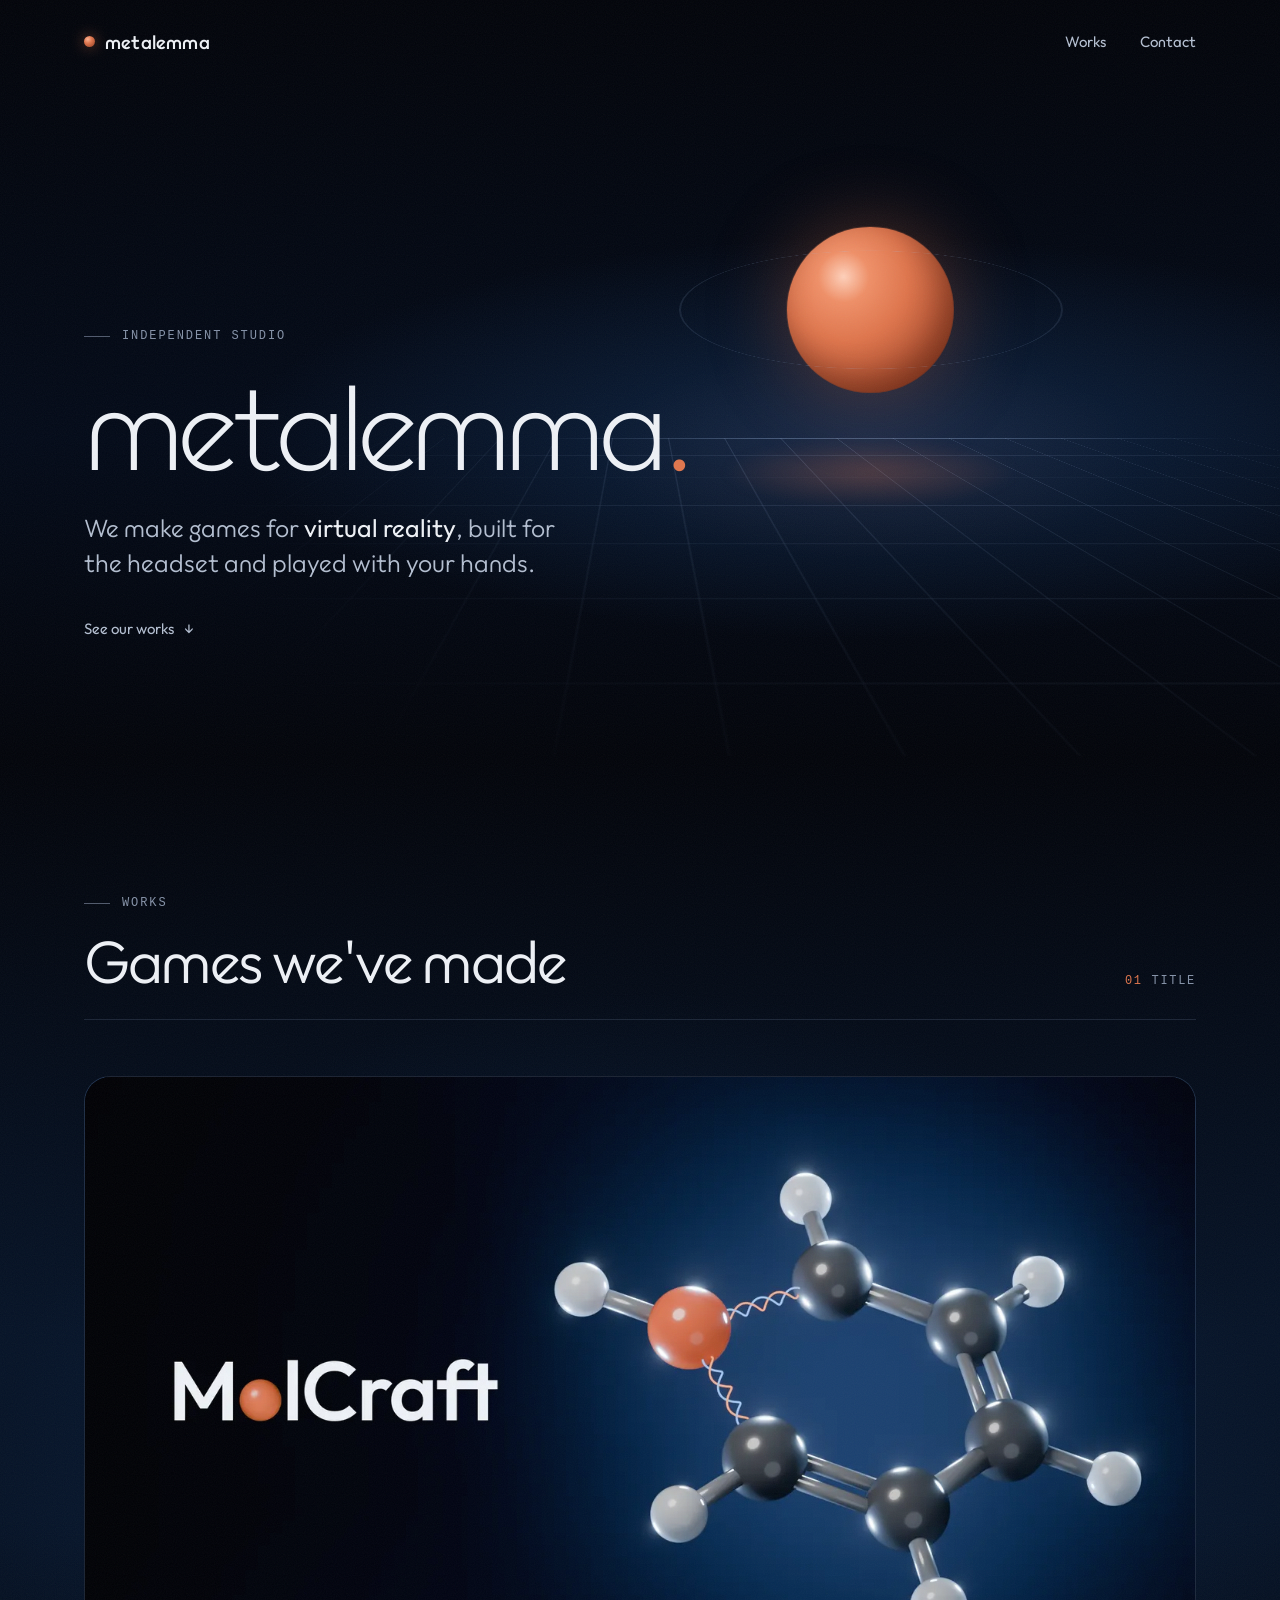
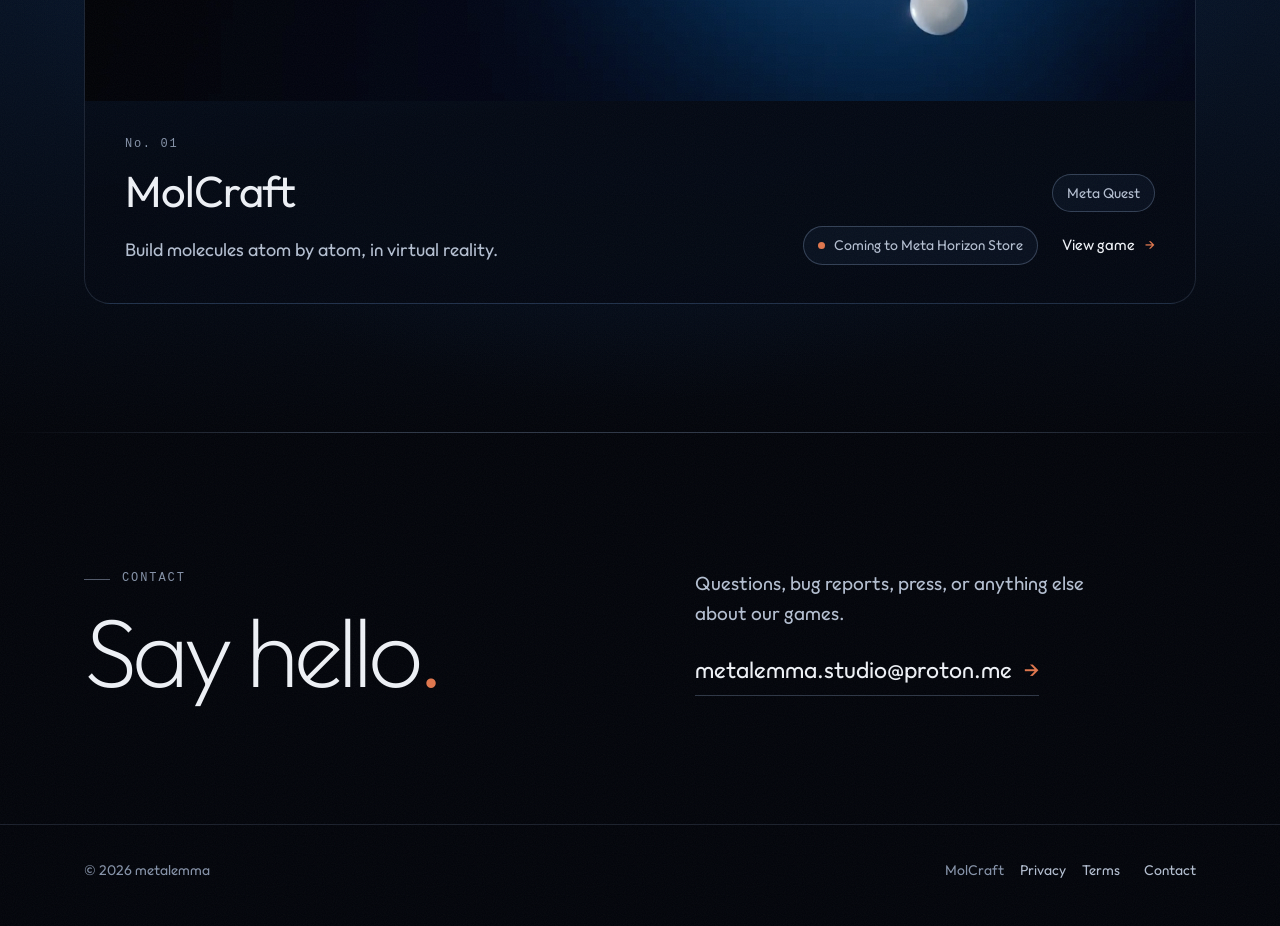
==== commit b794d4d3: "Make Works the centre of the studio page Each title is one card linking to its page, with a store sl" ====
--- a/index.html
+++ b/index.html
@@ -23,7 +23,7 @@
   /* ---------- hero: an empty room in VR, with the studio's dot in it ---------- */
   .hero {
     position: relative; isolation: isolate; overflow: hidden;
-    min-height: min(100svh, 920px);
+    min-height: min(84svh, 820px);
     display: flex; align-items: flex-end;
   }
   .room { position: absolute; inset: 0; z-index: -1; pointer-events: none; }
@@ -120,50 +120,64 @@
   .count { font-family: var(--mono); font-size: 12px; letter-spacing: .14em; color: var(--ink-3); text-transform: uppercase; }
   .count b { color: var(--coral); font-weight: 400; }
 
+  /* ---------- works: the centre of the page ---------- */
+  .works {
+    background:
+      radial-gradient(ellipse 70% 55% at 50% 58%, rgba(20, 58, 108, 0.38), transparent 72%),
+      linear-gradient(180deg, var(--void), var(--navy) 45%, var(--navy) 60%, var(--void));
+  }
+
   /* ---------- game cards ----------
-     To add a game, copy one <article class="game"> inside .games and change its link,
-     art, title, pitch, platform and status. With one game the card lays out wide;
-     from two on they share a grid. */
+     One <article class="game"> per title; see the template comment in .games.
+     The whole card opens the game's page (the title link is stretched over it);
+     the store slot sits above that and is a real link only once the store page exists.
+     With one title the card lays out wide; from two on they share a grid. */
   .games {
     margin-top: clamp(36px, 5vw, 56px);
     display: grid; gap: 24px;
     grid-template-columns: repeat(auto-fill, minmax(min(100%, 460px), 1fr));
   }
-  .game > a {
-    display: grid; height: 100%;
-    color: inherit; text-decoration: none;
+  .game {
+    position: relative; display: flex; flex-direction: column;
     border: 1px solid var(--line); border-radius: 26px; overflow: hidden;
-    background: linear-gradient(170deg, rgba(14, 38, 72, 0.55), rgba(3, 8, 18, 0.9) 70%);
+    background: linear-gradient(170deg, rgba(14, 38, 72, 0.55), rgba(3, 8, 18, 0.92) 70%);
     transition: border-color .35s, transform .5s cubic-bezier(.2,.7,.2,1), box-shadow .5s;
   }
-  .game > a:hover {
+  .game:hover {
     border-color: var(--line-strong); transform: translateY(-4px);
     box-shadow: 0 30px 70px -30px rgba(0, 0, 0, 0.8), 0 0 0 1px rgba(224, 118, 77, 0.12);
   }
+  .game:focus-within { border-color: var(--coral); }
   .game figure { margin: 0; position: relative; overflow: hidden; aspect-ratio: 16 / 9; background: #020611; }
   .game figure img { width: 100%; height: 100%; object-fit: cover; transition: transform 1.2s cubic-bezier(.2,.7,.2,1); }
-  .game > a:hover figure img { transform: scale(1.035); }
-  .game-body { padding: 30px 32px 32px; display: flex; flex-direction: column; gap: 14px; }
+  .game:hover figure img { transform: scale(1.035); }
+  .game-body { flex: 1; padding: 30px 32px 32px; display: flex; flex-direction: column; gap: 14px; }
   .game .no { font-family: var(--mono); font-size: 12px; letter-spacing: .14em; color: var(--ink-3); }
   .game h3 { margin: 0; font-size: clamp(32px, 3.4vw, 44px); line-height: 1; font-weight: 400; letter-spacing: -0.025em; }
+  .game h3 a { color: inherit; text-decoration: none; }
+  .game h3 a:focus-visible { outline: none; }
+  .game h3 a::after { content: ""; position: absolute; inset: 0; z-index: 1; } /* whole card clickable */
   .game .pitch { margin: 0; color: var(--ink-2); font-size: 18px; max-width: 420px; }
   .game .meta { margin: 8px 0 0; padding: 0; list-style: none; display: flex; flex-wrap: wrap; gap: 10px; }
-  .game .meta li {
+  .game .meta li, .game .store {
     display: inline-flex; align-items: center; gap: 9px;
     padding: 7px 14px; border-radius: 999px;
     border: 1px solid var(--line-strong); background: rgba(111, 159, 224, 0.06);
-    font-size: 14px; color: var(--ink-2);
-  }
-  .game .meta .status::before {
+    font-size: 14px; color: var(--ink-2); text-decoration: none;
+  }
+  .game .store::before {
     content: ""; width: 7px; height: 7px; border-radius: 50%; background: var(--coral);
     box-shadow: 0 0 0 0 rgba(224, 118, 77, 0.6); animation: ping 2.4s ease-out infinite;
   }
+  a.store { position: relative; z-index: 2; color: var(--ink); border-color: rgba(224, 118, 77, 0.5); }
+  a.store:hover { border-color: var(--coral); background: rgba(224, 118, 77, 0.12); }
   @keyframes ping { 70%, 100% { box-shadow: 0 0 0 8px rgba(224, 118, 77, 0); } }
-  .game .go { margin-top: auto; padding-top: 18px; font-size: 15px; color: var(--ink); display: inline-flex; gap: 10px; }
+  .game .actions { margin-top: auto; padding-top: 18px; display: flex; flex-wrap: wrap; align-items: center; justify-content: space-between; gap: 14px 24px; }
+  .game .go { font-size: 15px; color: var(--ink); display: inline-flex; gap: 10px; }
   .game .go span { color: var(--coral); transition: transform .25s; }
-  .game > a:hover .go span { transform: translateX(5px); }
-
-  /* a single game gets the full width: the art at full size, the details in a row beneath it */
+  .game:hover .go span { transform: translateX(5px); }
+
+  /* a single title gets the full width: the art at full size, the details in a row beneath it */
   @media (min-width: 1000px) {
     .game:only-child { grid-column: 1 / -1; }
     .game:only-child .game-body {
@@ -172,7 +186,7 @@
     }
     .game:only-child .no, .game:only-child h3, .game:only-child .pitch { grid-column: 1; }
     .game:only-child .meta { grid-column: 2; grid-row: 2; margin: 0; justify-content: flex-end; }
-    .game:only-child .go { grid-column: 2; grid-row: 3; margin: 0; padding: 0; justify-self: end; }
+    .game:only-child .actions { grid-column: 2; grid-row: 3; margin: 0; padding: 0; justify-content: flex-end; }
   }
 
   /* ---------- contact ---------- */
@@ -212,13 +226,14 @@
     .horizon { background: linear-gradient(90deg, transparent 5%, rgba(169, 198, 240, 0.32) 35%, rgba(169, 198, 240, 0.32) 65%, transparent 95%); }
     .orb { left: 50%; top: 40%; width: 30vw; }
     .room::before { background: radial-gradient(ellipse 80% 40% at 50% 62%, rgba(28, 72, 130, 0.42), transparent 70%); }
-    .hero .wrap { padding-top: 0; padding-bottom: 72px; }
+    .hero .wrap { padding-top: 0; padding-bottom: 24px; }
     .hero h1 { margin-top: 18px; }
     .contact .wrap { grid-template-columns: 1fr; }
   }
   @media (max-width: 560px) {
     body { font-size: 16px; }
     .game-body { padding: 24px 22px 26px; }
+    .game .actions { padding-top: 6px; }
     .game .pitch, .contact p { font-size: 17px; }
     .bar nav a.opt { display: none; }
   }
@@ -231,7 +246,7 @@
   <div class="wrap">
     <a class="studio-mark" href="./" aria-label="metalemma home"><span class="dot" aria-hidden="true"></span>metalemma</a>
     <nav aria-label="Site">
-      <a href="#games">Games</a>
+      <a href="#works">Works</a>
       <a href="#contact">Contact</a>
     </nav>
   </div>
@@ -250,41 +265,66 @@
         <span class="label">Independent studio</span>
         <h1 id="studio-title">metalemma<span>.</span></h1>
         <p class="lede">We make games for <strong>virtual reality</strong>, built for the headset and played with your hands.</p>
-        <a class="jump" href="#games">See our games <span aria-hidden="true">↓</span></a>
+        <a class="jump" href="#works">See our works <span aria-hidden="true">↓</span></a>
       </div>
     </div>
   </section>
 
-  <section class="sec" id="games" aria-labelledby="games-title">
+  <section class="sec works" id="works" aria-labelledby="works-title">
     <div class="wrap">
       <div class="sec-head reveal">
         <div>
-          <span class="label">Games</span>
-          <h2 id="games-title">What we make</h2>
+          <span class="label">Works</span>
+          <h2 id="works-title">Games we've made</h2>
         </div>
-        <span class="count"><b>01</b> game</span>
+        <span class="count"><b>01</b> title</span>
       </div>
 
       <div class="games">
-        <article class="game reveal">
-          <a href="molcraft/">
+        <!--
+          To add a title, copy this template above or below the existing card and fill it in,
+          then bump the count in .sec-head above. Art: 16:9, served as 800w/1440w webp plus a jpg.
+
+          <article class="game reveal">
             <figure>
               <picture>
-                <source type="image/webp" srcset="assets/molcraft-cover-800.webp 800w, assets/molcraft-cover-1440.webp 1440w" sizes="(min-width: 1000px) 60vw, 100vw">
-                <img src="assets/molcraft-cover-1120.jpg" width="1120" height="630" alt="MolCraft key art: a molecule ring with one coral atom, beside the MolCraft logotype" loading="lazy">
+                <source type="image/webp" srcset="assets/GAME-cover-800.webp 800w, assets/GAME-cover-1440.webp 1440w" sizes="(min-width: 1000px) 50vw, 100vw">
+                <img src="assets/GAME-cover-1120.jpg" width="1120" height="630" alt="GAME key art" loading="lazy">
               </picture>
             </figure>
             <div class="game-body">
-              <span class="no">No. 01</span>
-              <h3>MolCraft</h3>
-              <p class="pitch">Build molecules atom by atom, in virtual reality.</p>
-              <ul class="meta">
-                <li>Meta Quest</li>
-                <li class="status">Coming to Meta Horizon Store</li>
-              </ul>
-              <span class="go">View game <span aria-hidden="true">→</span></span>
+              <span class="no">No. 02</span>
+              <h3><a href="GAME/">Game title</a></h3>
+              <p class="pitch">One-line pitch.</p>
+              <ul class="meta"><li>Meta Quest</li></ul>
+              <div class="actions">
+                <span class="store">Coming to Meta Horizon Store</span>
+                <span class="go" aria-hidden="true">View game <span>→</span></span>
+              </div>
             </div>
-          </a>
+          </article>
+
+          Store slot: once the store page is live, replace the span with
+          <a class="store" href="https://www.meta.com/experiences/...">Get it on Meta Horizon Store</a>
+          Never put a placeholder URL there.
+        -->
+        <article class="game reveal">
+          <figure>
+            <picture>
+              <source type="image/webp" srcset="assets/molcraft-cover-800.webp 800w, assets/molcraft-cover-1440.webp 1440w" sizes="(min-width: 1000px) 80vw, 100vw">
+              <img src="assets/molcraft-cover-1120.jpg" width="1120" height="630" alt="MolCraft key art: a molecule ring with one coral atom, beside the MolCraft logotype" loading="lazy">
+            </picture>
+          </figure>
+          <div class="game-body">
+            <span class="no">No. 01</span>
+            <h3><a href="molcraft/">MolCraft</a></h3>
+            <p class="pitch">Build molecules atom by atom, in virtual reality.</p>
+            <ul class="meta"><li>Meta Quest</li></ul>
+            <div class="actions">
+              <span class="store">Coming to Meta Horizon Store</span>
+              <span class="go" aria-hidden="true">View game <span>→</span></span>
+            </div>
+          </div>
         </article>
       </div>
     </div>
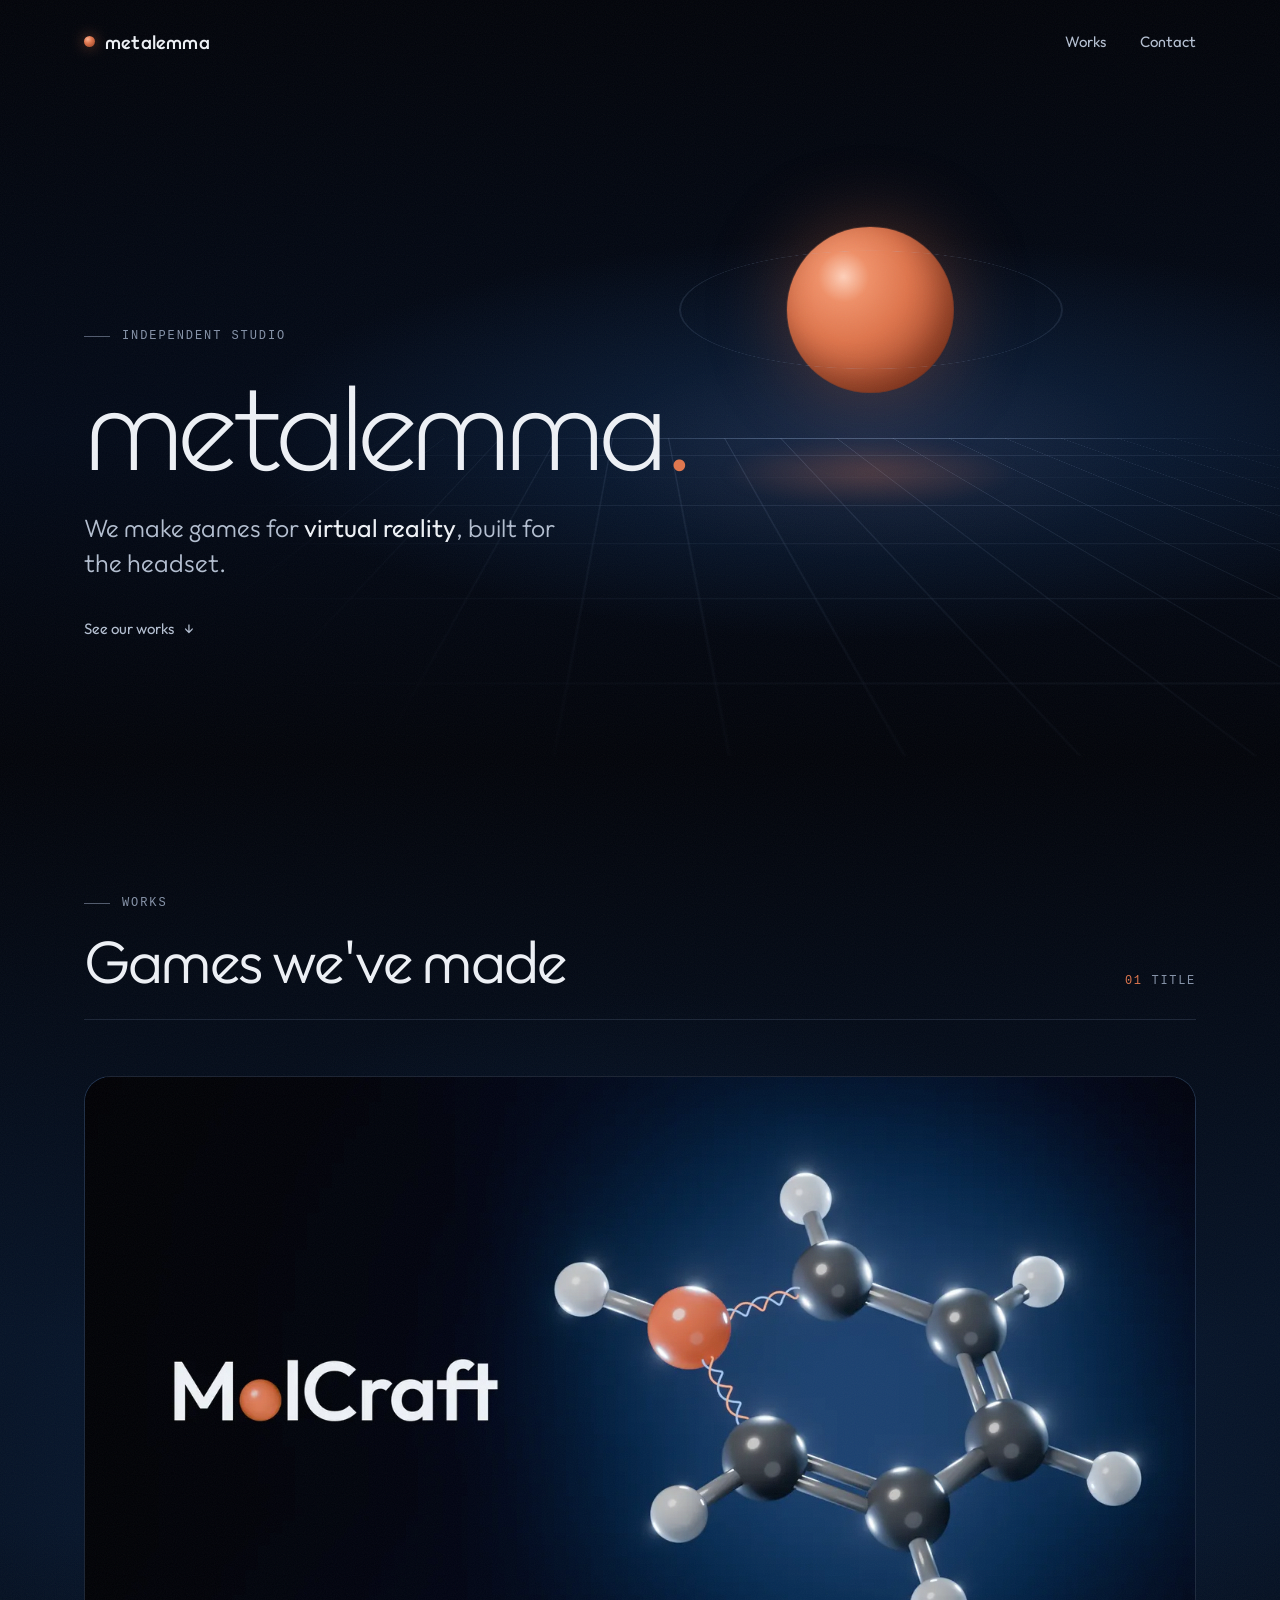
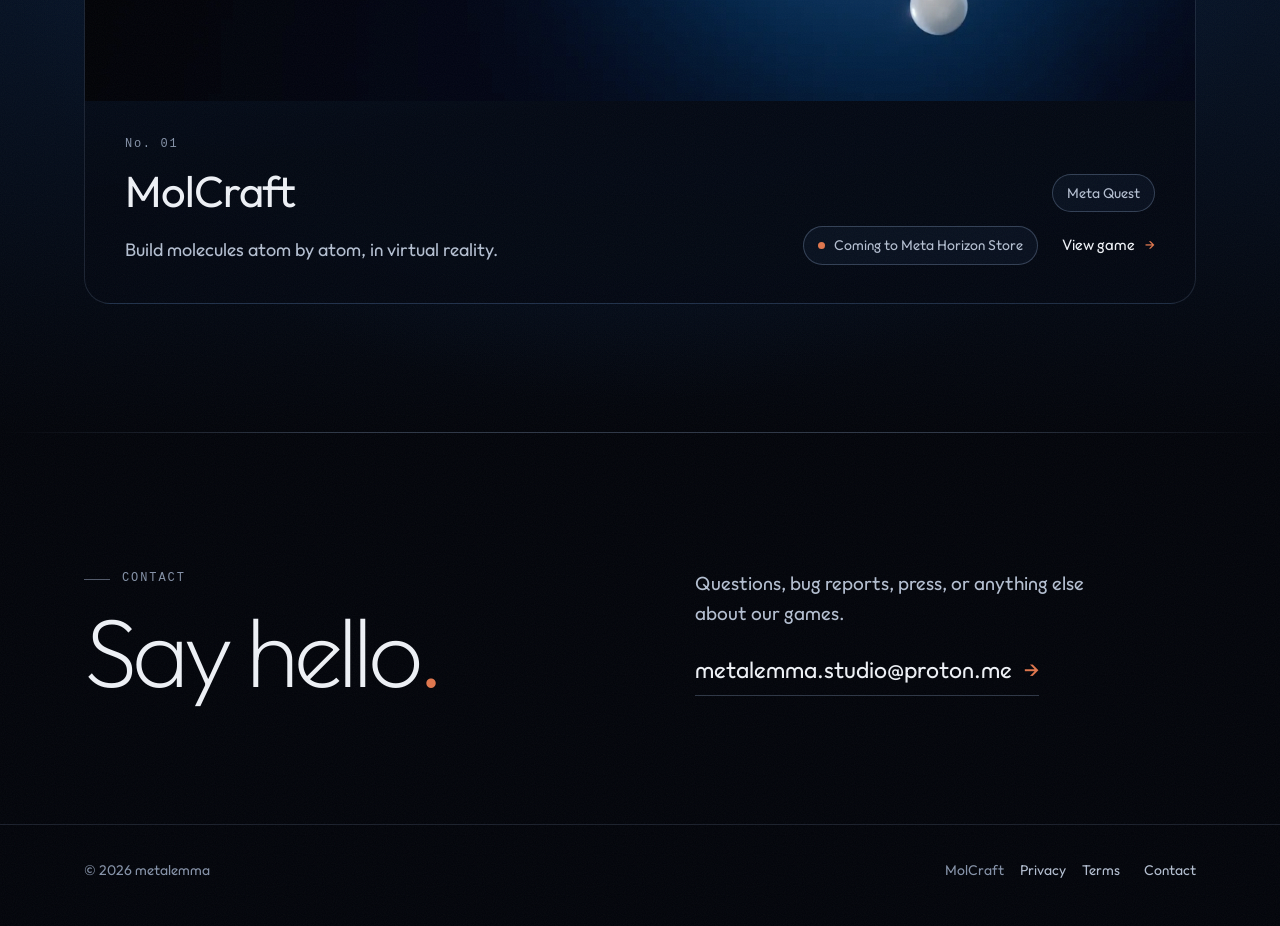
==== commit 64be601b: "Studio lede: drop the hands claim MolCraft is played with Touch controllers; there is no hand tracki" ====
--- a/index.html
+++ b/index.html
@@ -264,7 +264,7 @@
       <div class="hero-copy">
         <span class="label">Independent studio</span>
         <h1 id="studio-title">metalemma<span>.</span></h1>
-        <p class="lede">We make games for <strong>virtual reality</strong>, built for the headset and played with your hands.</p>
+        <p class="lede">We make games for <strong>virtual reality</strong>, built for the headset.</p>
         <a class="jump" href="#works">See our works <span aria-hidden="true">↓</span></a>
       </div>
     </div>
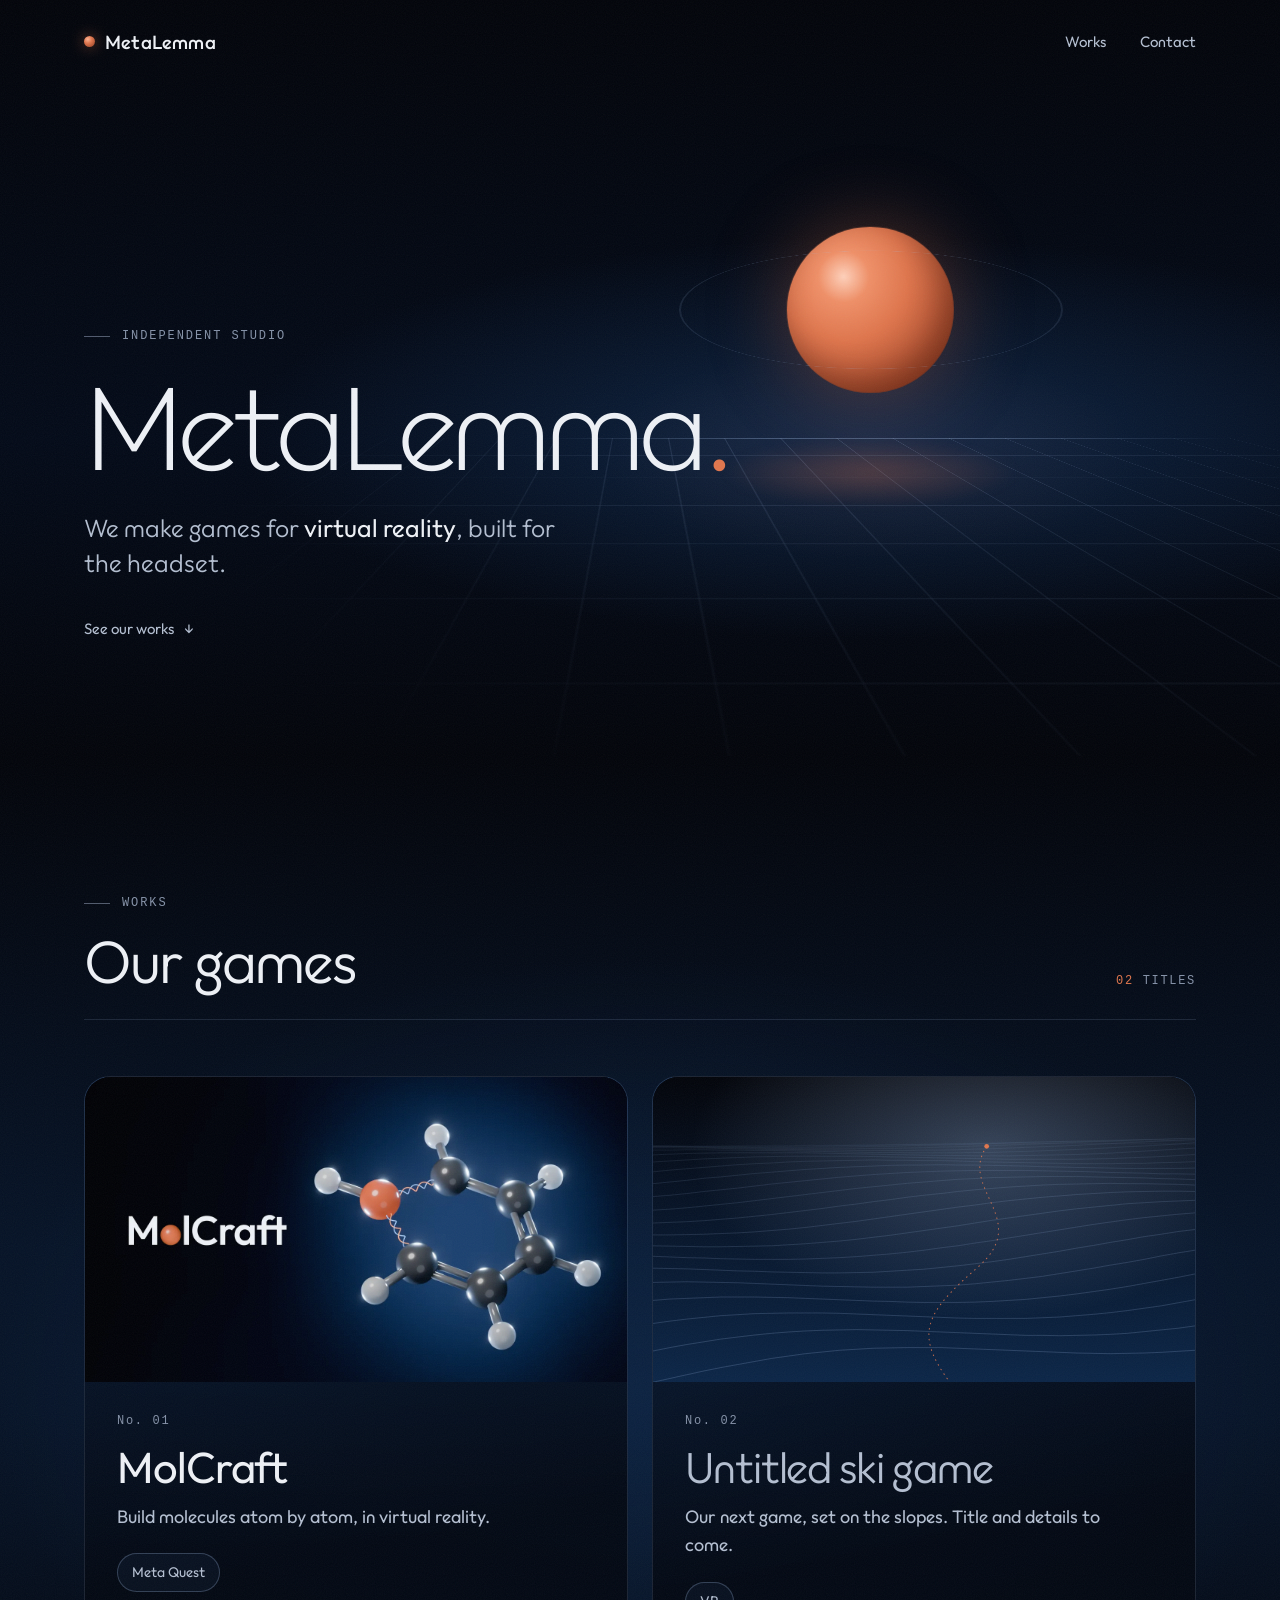
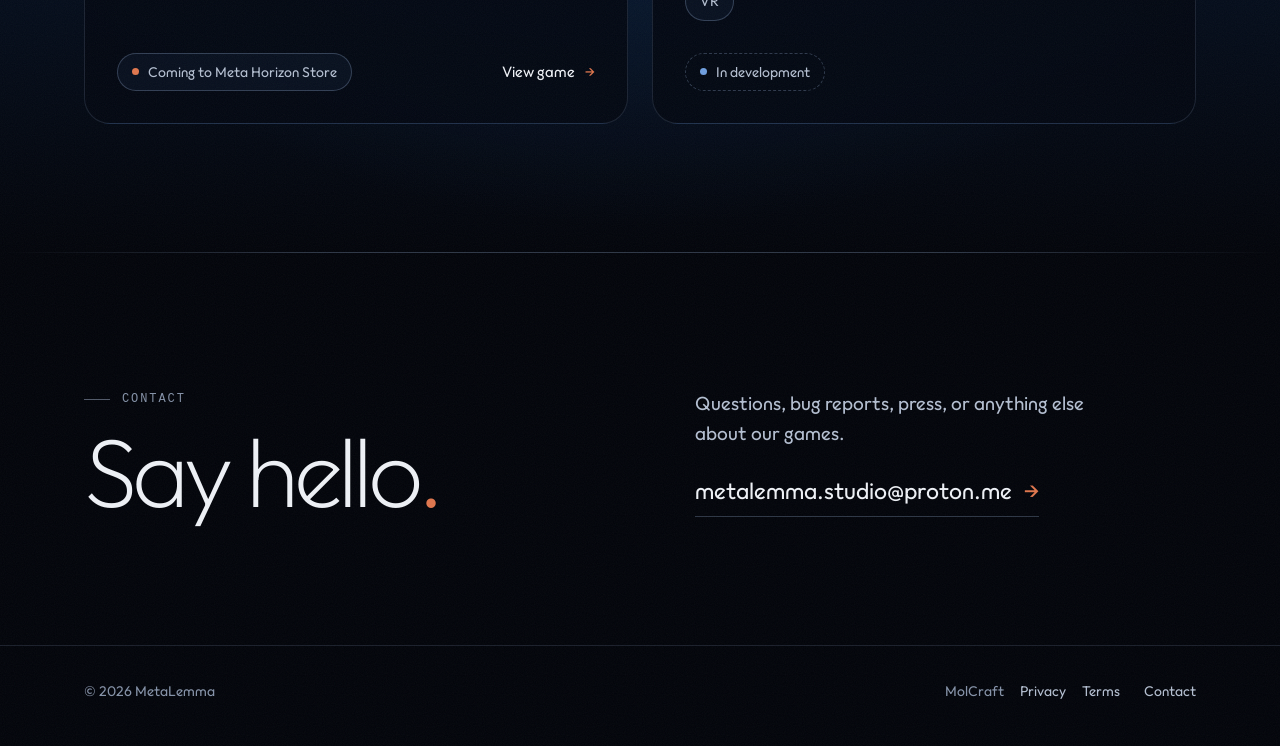
==== commit c608764e: "Write the studio name as MetaLemma; add the ski game in development Visible name, titles, meta tags " ====
--- a/index.html
+++ b/index.html
@@ -3,12 +3,12 @@
 <head>
 <meta charset="utf-8">
 <meta name="viewport" content="width=device-width, initial-scale=1">
-<title>metalemma — independent games for virtual reality</title>
-<meta name="description" content="metalemma is an independent studio making games for virtual reality. Its first game, MolCraft, is coming to the Meta Horizon Store for Meta Quest.">
+<title>MetaLemma — independent games for virtual reality</title>
+<meta name="description" content="MetaLemma is an independent studio making games for virtual reality. Its first game, MolCraft, is coming to the Meta Horizon Store for Meta Quest.">
 <meta name="theme-color" content="#02040a">
 <meta property="og:type" content="website">
-<meta property="og:site_name" content="metalemma">
-<meta property="og:title" content="metalemma — independent games for virtual reality">
+<meta property="og:site_name" content="MetaLemma">
+<meta property="og:title" content="MetaLemma — independent games for virtual reality">
 <meta property="og:description" content="An independent studio making games for virtual reality.">
 <meta property="og:url" content="https://metalemma.github.io/">
 <meta property="og:image" content="https://metalemma.github.io/assets/og.jpg">
@@ -169,6 +169,17 @@
     content: ""; width: 7px; height: 7px; border-radius: 50%; background: var(--coral);
     box-shadow: 0 0 0 0 rgba(224, 118, 77, 0.6); animation: ping 2.4s ease-out infinite;
   }
+  .game .status {
+    display: inline-flex; align-items: center; gap: 9px;
+    padding: 7px 14px; border-radius: 999px;
+    border: 1px dashed var(--line-strong);
+    font-size: 14px; color: var(--ink-2);
+  }
+  .game .status::before { content: ""; width: 7px; height: 7px; border-radius: 50%; background: var(--blue); }
+  /* in development: no page to open, so no lift, and the title is not a link */
+  .game.wip:hover { transform: none; box-shadow: none; border-color: var(--line); }
+  .game.wip:hover figure img { transform: none; }
+  .game.wip h3 { color: var(--ink-2); font-weight: 300; }
   a.store { position: relative; z-index: 2; color: var(--ink); border-color: rgba(224, 118, 77, 0.5); }
   a.store:hover { border-color: var(--coral); background: rgba(224, 118, 77, 0.12); }
   @keyframes ping { 70%, 100% { box-shadow: 0 0 0 8px rgba(224, 118, 77, 0); } }
@@ -244,7 +255,7 @@
 
 <header class="bar">
   <div class="wrap">
-    <a class="studio-mark" href="./" aria-label="metalemma home"><span class="dot" aria-hidden="true"></span>metalemma</a>
+    <a class="studio-mark" href="./" aria-label="MetaLemma home"><span class="dot" aria-hidden="true"></span>MetaLemma</a>
     <nav aria-label="Site">
       <a href="#works">Works</a>
       <a href="#contact">Contact</a>
@@ -263,7 +274,7 @@
     <div class="wrap">
       <div class="hero-copy">
         <span class="label">Independent studio</span>
-        <h1 id="studio-title">metalemma<span>.</span></h1>
+        <h1 id="studio-title">MetaLemma<span>.</span></h1>
         <p class="lede">We make games for <strong>virtual reality</strong>, built for the headset.</p>
         <a class="jump" href="#works">See our works <span aria-hidden="true">↓</span></a>
       </div>
@@ -275,9 +286,9 @@
       <div class="sec-head reveal">
         <div>
           <span class="label">Works</span>
-          <h2 id="works-title">Games we've made</h2>
+          <h2 id="works-title">Our games</h2>
         </div>
-        <span class="count"><b>01</b> title</span>
+        <span class="count"><b>02</b> titles</span>
       </div>
 
       <div class="games">
@@ -307,6 +318,11 @@
           Store slot: once the store page is live, replace the span with
           <a class="store" href="https://www.meta.com/experiences/...">Get it on Meta Horizon Store</a>
           Never put a placeholder URL there.
+
+          A title in development has no page or store link yet: add the class "wip", keep the
+          <h3> as plain text, and use a status chip instead of the store slot (see No. 02 below).
+          When it gets a page, remove "wip", wrap the title in <a href="GAME/">, and swap in the
+          normal actions row.
         -->
         <article class="game reveal">
           <figure>
@@ -326,6 +342,21 @@
             </div>
           </div>
         </article>
+
+        <article class="game wip reveal">
+          <figure>
+            <img src="assets/ski-placeholder.svg" width="1600" height="900" alt="" loading="lazy">
+          </figure>
+          <div class="game-body">
+            <span class="no">No. 02</span>
+            <h3>Untitled ski game</h3>
+            <p class="pitch">Our next game, set on the slopes. Title and details to come.</p>
+            <ul class="meta"><li>VR</li></ul>
+            <div class="actions">
+              <span class="status">In development</span>
+            </div>
+          </div>
+        </article>
       </div>
     </div>
   </section>
@@ -347,7 +378,7 @@
 
 <footer class="foot">
   <div class="wrap">
-    <span>© 2026 metalemma</span>
+    <span>© 2026 MetaLemma</span>
     <span class="links">
       <span class="group"><em>MolCraft</em><a href="molcraft/privacy/">Privacy</a><a href="molcraft/terms/">Terms</a></span>
       <a href="mailto:metalemma.studio@proton.me">Contact</a>
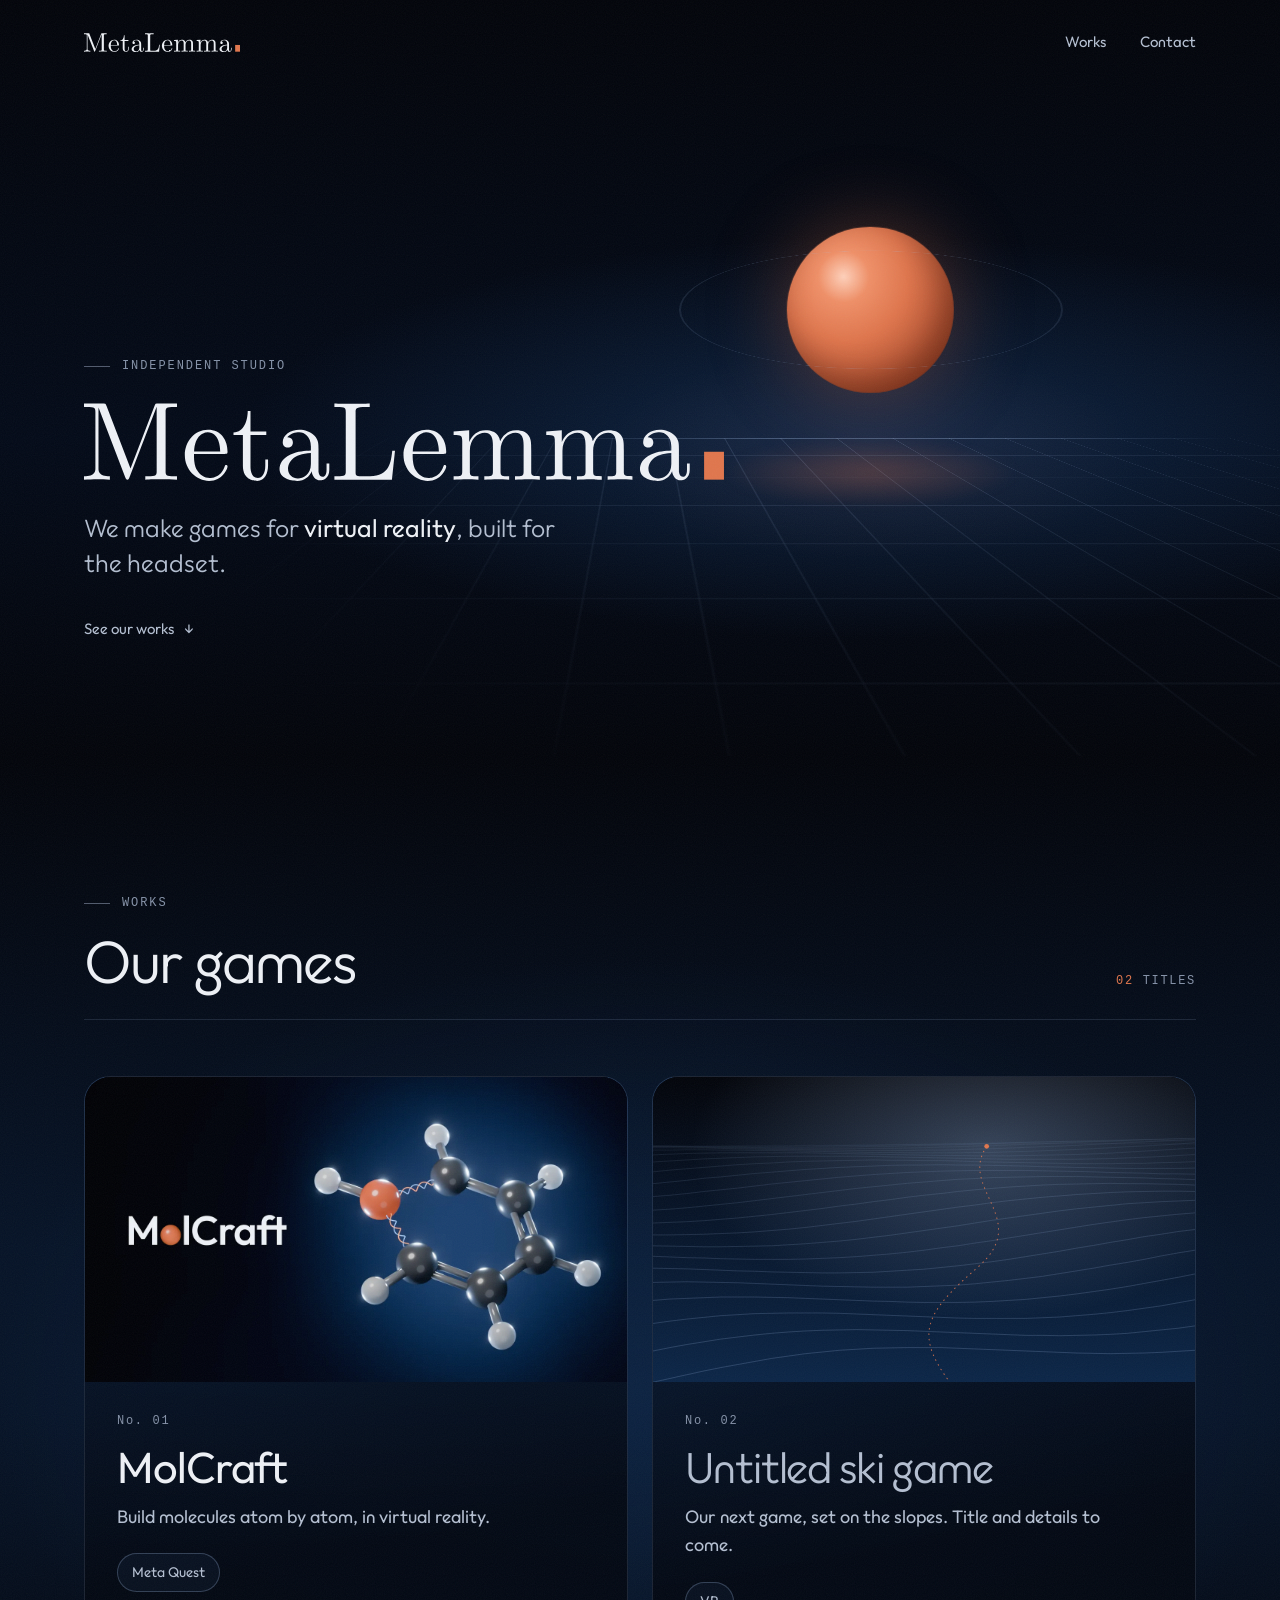
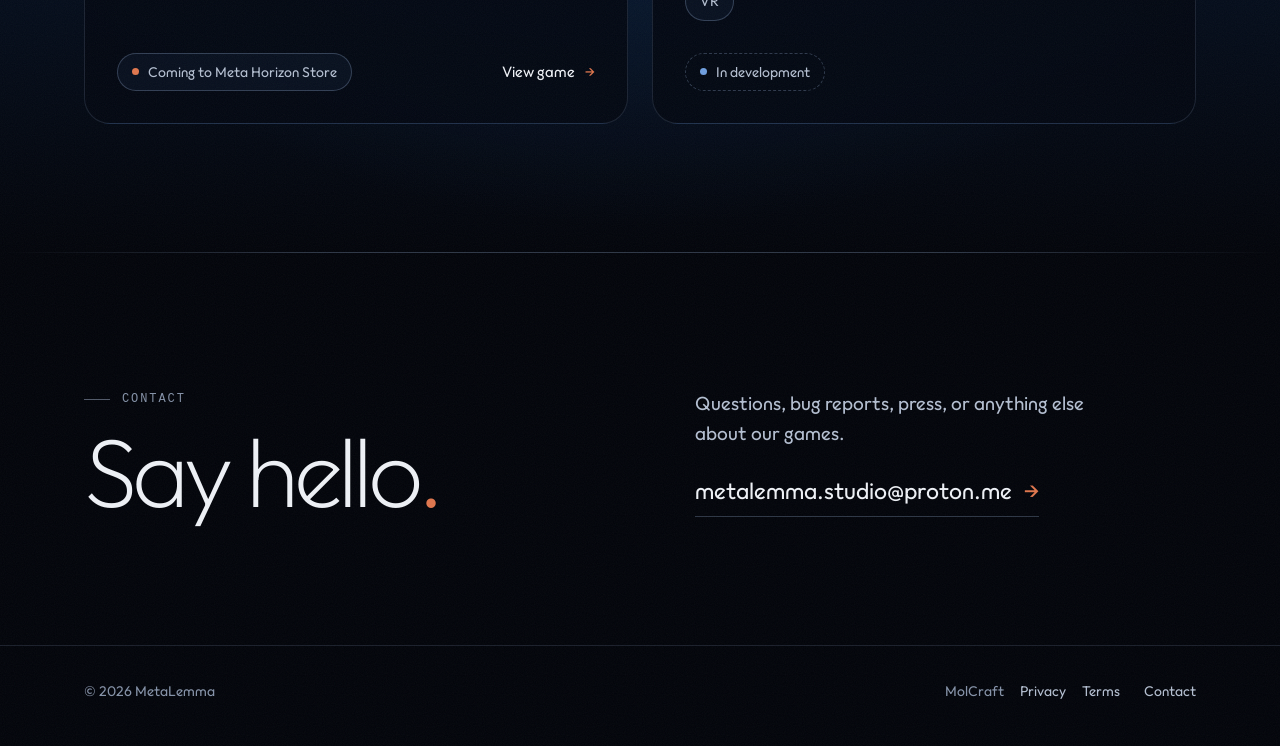
==== commit e2fbf1e9: "Use the MetaLemma wordmark and new favicons The header and the studio hero now show the Computer Mod" ====
--- a/index.html
+++ b/index.html
@@ -13,7 +13,8 @@
 <meta property="og:url" content="https://metalemma.github.io/">
 <meta property="og:image" content="https://metalemma.github.io/assets/og.jpg">
 <meta name="twitter:card" content="summary_large_image">
-<link rel="icon" type="image/png" href="assets/favicon.png">
+<link rel="icon" href="assets/favicon.ico" sizes="16x16 32x32 48x48">
+<link rel="icon" type="image/svg+xml" href="assets/favicon.svg">
 <link rel="apple-touch-icon" href="assets/apple-touch-icon.png">
 <link rel="preload" href="assets/outfit.woff2" as="font" type="font/woff2" crossorigin>
 <link rel="stylesheet" href="assets/site.css">
@@ -91,7 +92,7 @@
     line-height: .9; font-weight: 200; letter-spacing: -0.055em;
     animation: rise 1s .2s both cubic-bezier(.2,.7,.2,1);
   }
-  .hero h1 span { color: var(--coral); }
+  .hero h1 img { display: block; width: min(100%, 6.06em); height: auto; }
   .hero .lede {
     margin: 30px 0 0; max-width: 500px;
     font-size: clamp(20px, 2.1vw, 25px); line-height: 1.4; font-weight: 300; color: var(--ink-2);
@@ -255,7 +256,7 @@
 
 <header class="bar">
   <div class="wrap">
-    <a class="studio-mark" href="./" aria-label="MetaLemma home"><span class="dot" aria-hidden="true"></span>MetaLemma</a>
+    <a class="studio-mark" href="./" aria-label="MetaLemma home"><img src="assets/metalemma.svg" alt="" width="156" height="19"></a>
     <nav aria-label="Site">
       <a href="#works">Works</a>
       <a href="#contact">Contact</a>
@@ -274,7 +275,7 @@
     <div class="wrap">
       <div class="hero-copy">
         <span class="label">Independent studio</span>
-        <h1 id="studio-title">MetaLemma<span>.</span></h1>
+        <h1 id="studio-title"><img src="assets/metalemma.svg" alt="MetaLemma" width="786" height="96"></h1>
         <p class="lede">We make games for <strong>virtual reality</strong>, built for the headset.</p>
         <a class="jump" href="#works">See our works <span aria-hidden="true">↓</span></a>
       </div>
--- a/assets/site.css
+++ b/assets/site.css
@@ -80,11 +80,7 @@
   color: var(--ink); text-decoration: none;
   font-weight: 500; font-size: 19px; letter-spacing: 0.01em;
 }
-.studio-mark .dot {
-  width: 11px; height: 11px; border-radius: 50%;
-  background: radial-gradient(circle at 35% 30%, #ffb393 0, var(--coral) 38%, #8f3c20 100%);
-  box-shadow: 0 0 14px rgba(224, 118, 77, 0.55);
-}
+.studio-mark img { display: block; height: 19px; width: auto; }
 .bar nav { display: flex; gap: clamp(16px, 3vw, 34px); }
 .bar nav a {
   color: var(--ink-2); text-decoration: none; font-size: 15px;
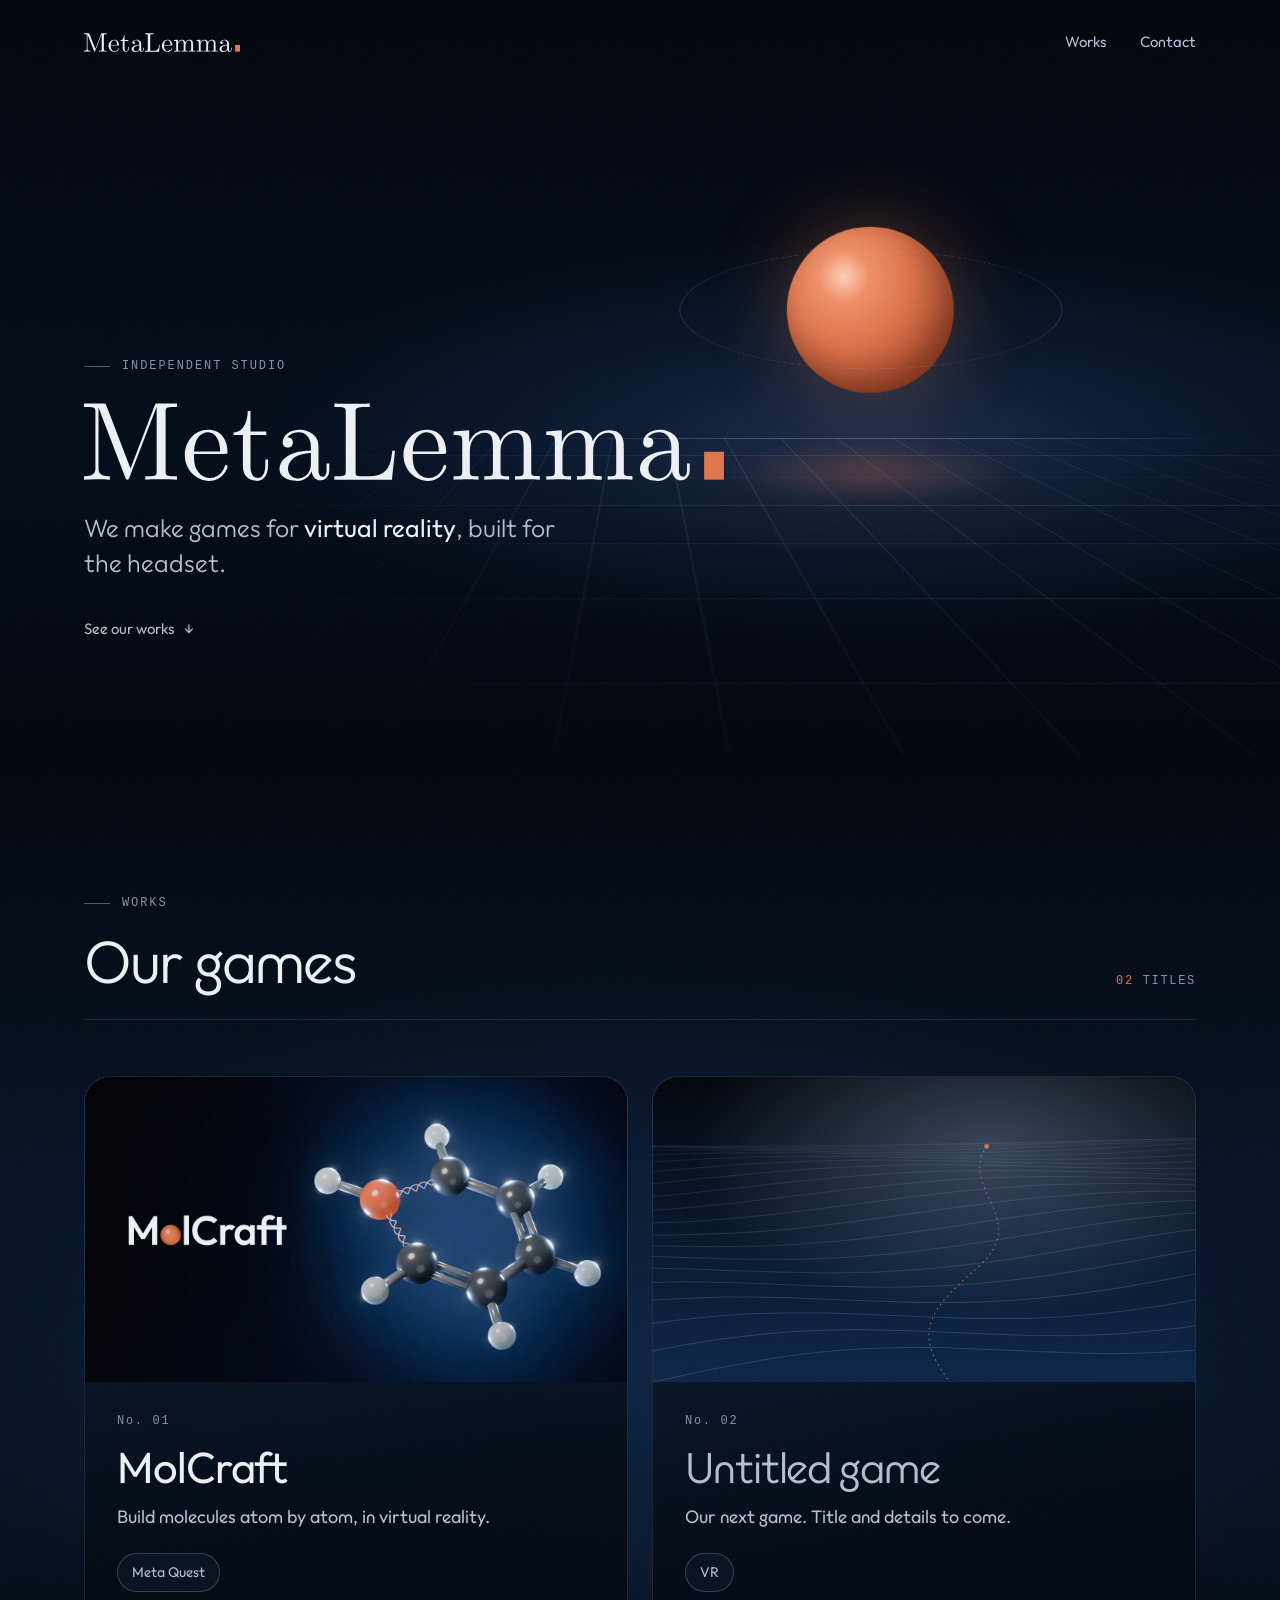
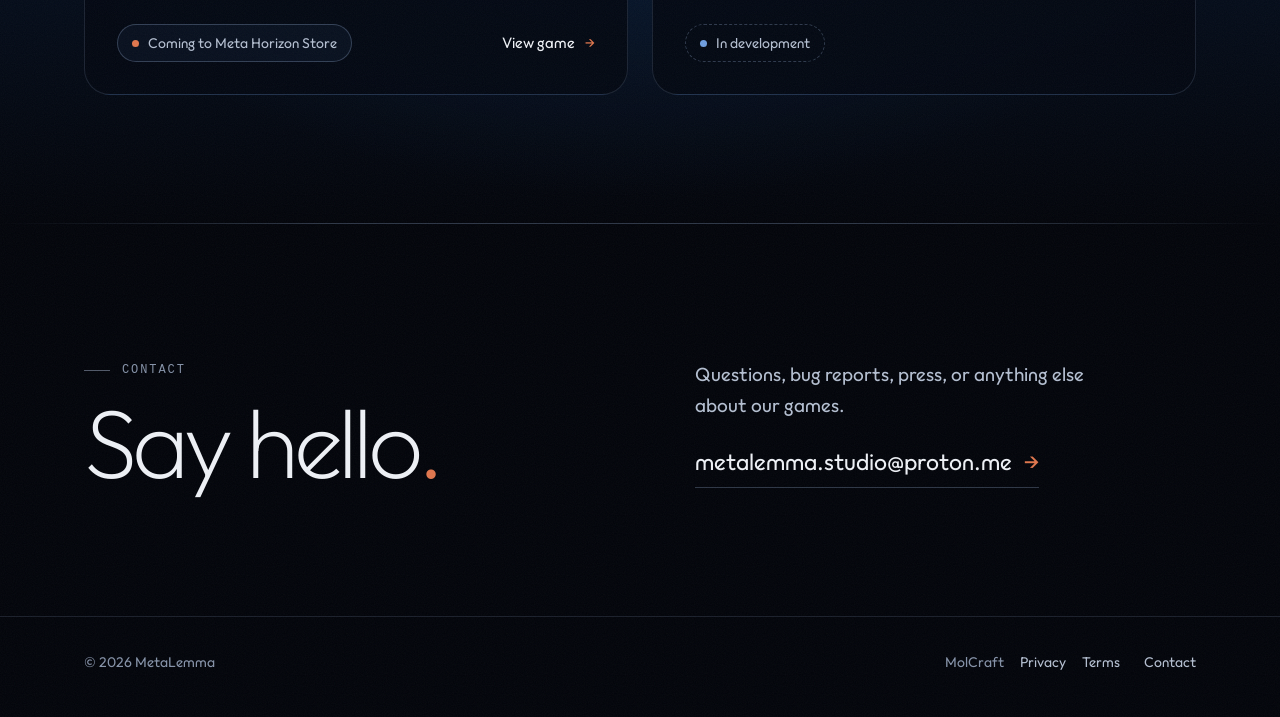
==== commit bd61d6d3: "Describe the next game without naming its subject" ====
--- a/index.html
+++ b/index.html
@@ -346,12 +346,12 @@
 
         <article class="game wip reveal">
           <figure>
-            <img src="assets/ski-placeholder.svg" width="1600" height="900" alt="" loading="lazy">
+            <img src="assets/next-game-placeholder.svg" width="1600" height="900" alt="" loading="lazy">
           </figure>
           <div class="game-body">
             <span class="no">No. 02</span>
-            <h3>Untitled ski game</h3>
-            <p class="pitch">Our next game, set on the slopes. Title and details to come.</p>
+            <h3>Untitled game</h3>
+            <p class="pitch">Our next game. Title and details to come.</p>
             <ul class="meta"><li>VR</li></ul>
             <div class="actions">
               <span class="status">In development</span>
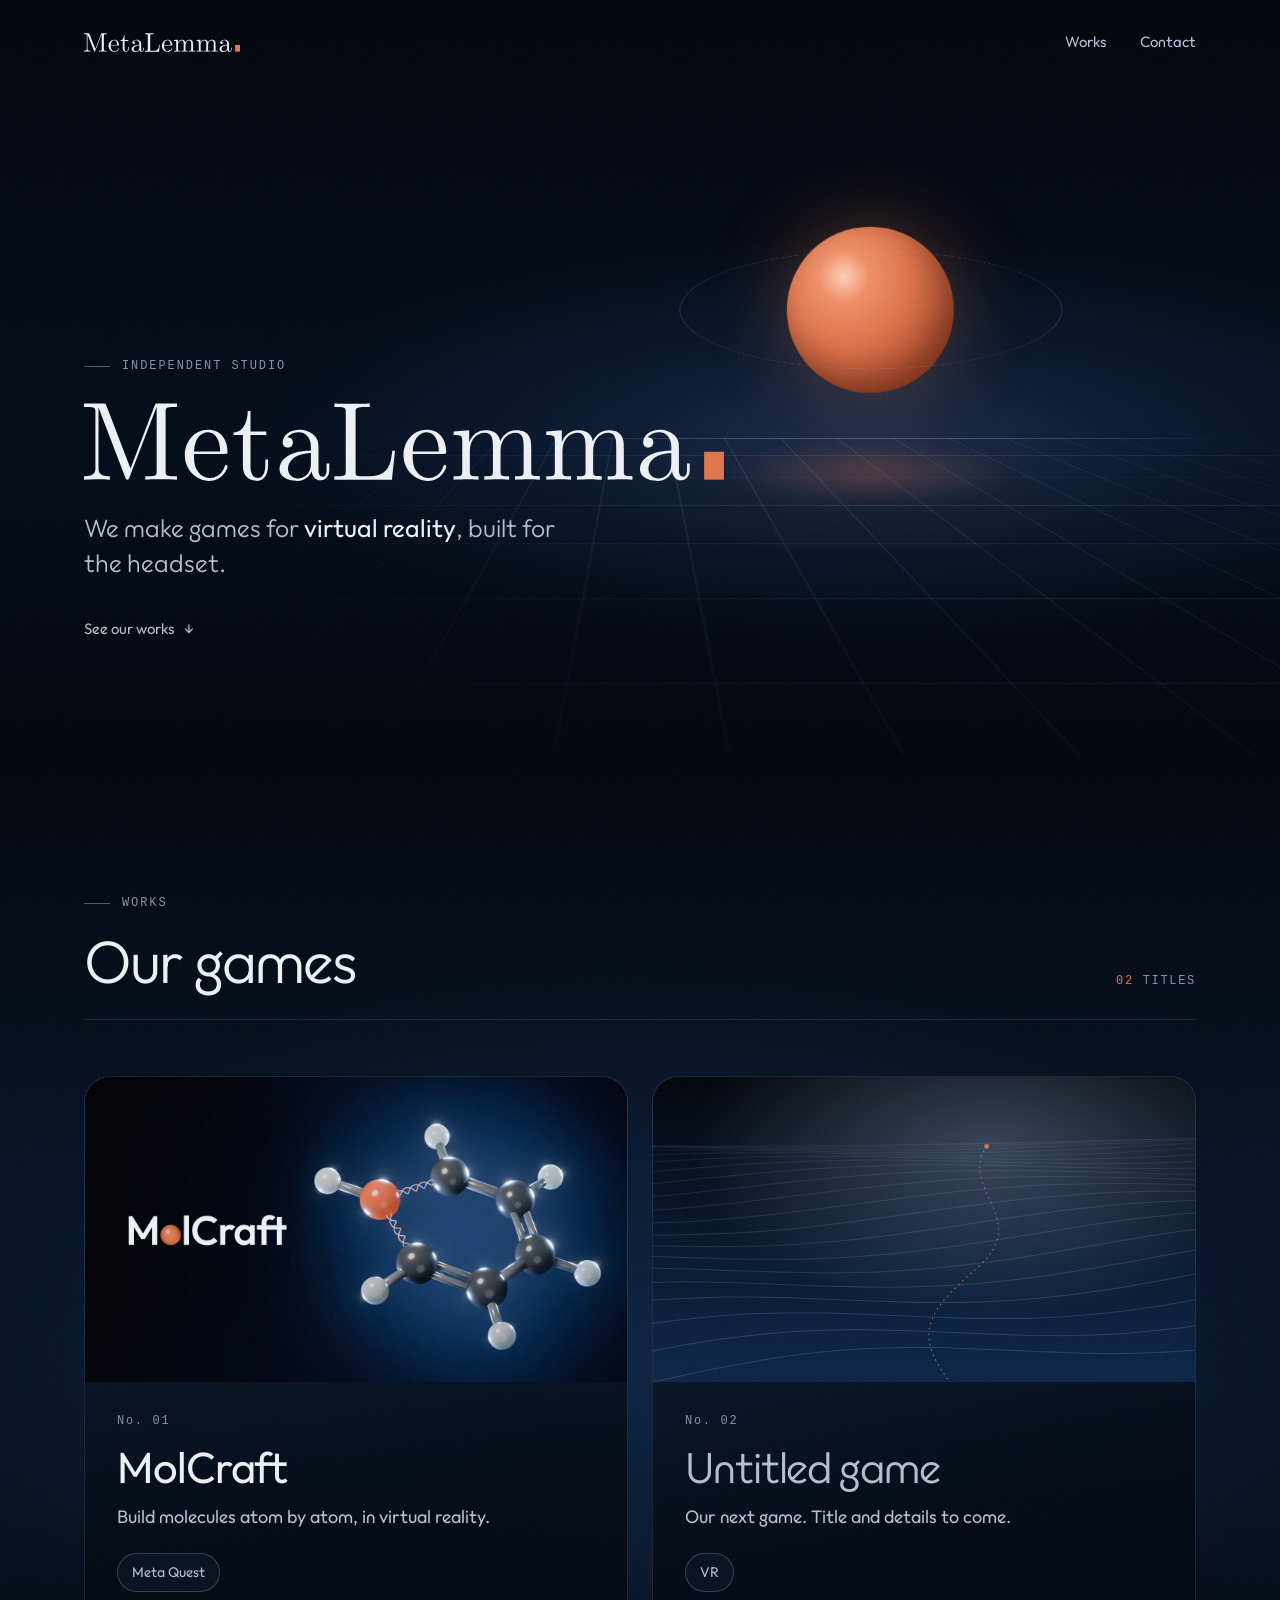
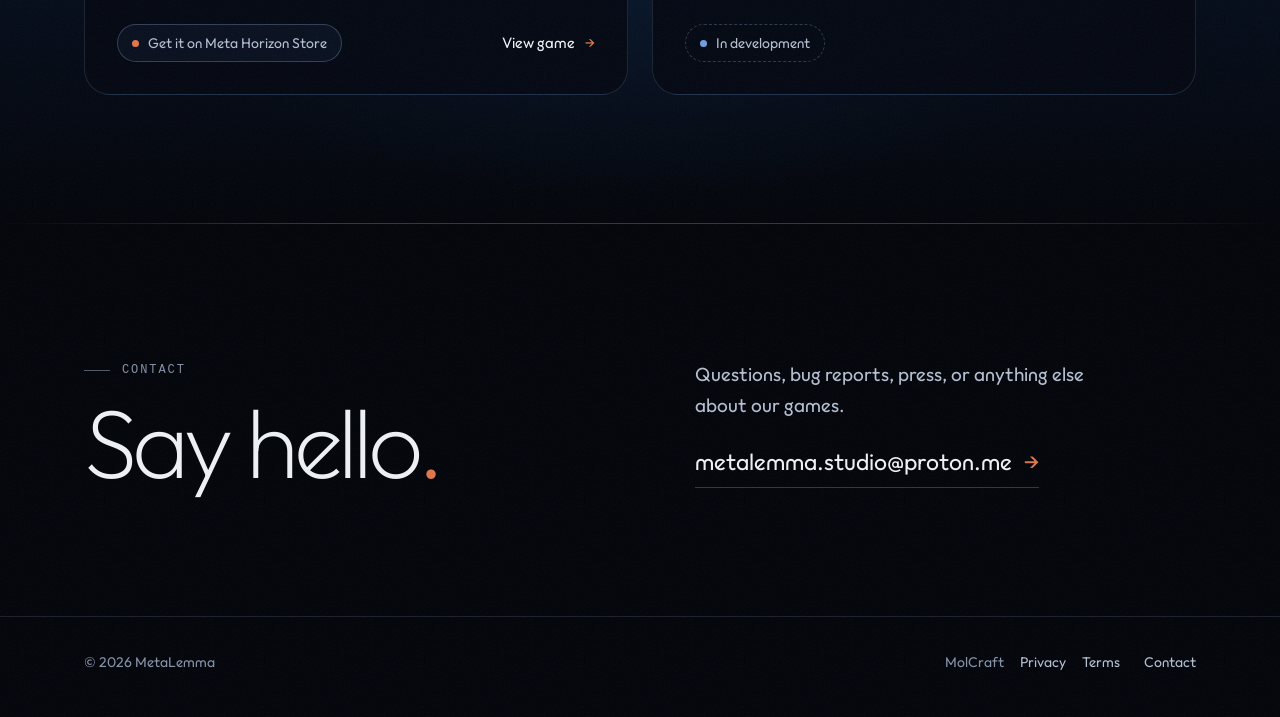
==== commit df5caec4: "MolCraft is out: link the store page instead of Coming soon" ====
--- a/index.html
+++ b/index.html
@@ -4,7 +4,7 @@
 <meta charset="utf-8">
 <meta name="viewport" content="width=device-width, initial-scale=1">
 <title>MetaLemma — independent games for virtual reality</title>
-<meta name="description" content="MetaLemma is an independent studio making games for virtual reality. Its first game, MolCraft, is coming to the Meta Horizon Store for Meta Quest.">
+<meta name="description" content="MetaLemma is an independent studio making games for virtual reality. Its first game, MolCraft, is out now on the Meta Horizon Store for Meta Quest.">
 <meta name="theme-color" content="#02040a">
 <meta property="og:type" content="website">
 <meta property="og:site_name" content="MetaLemma">
@@ -338,7 +338,7 @@
             <p class="pitch">Build molecules atom by atom, in virtual reality.</p>
             <ul class="meta"><li>Meta Quest</li></ul>
             <div class="actions">
-              <span class="store">Coming to Meta Horizon Store</span>
+              <a class="store" href="https://www.meta.com/experiences/molcraft/1444650888735672/">Get it on Meta Horizon Store</a>
               <span class="go" aria-hidden="true">View game <span>→</span></span>
             </div>
           </div>
